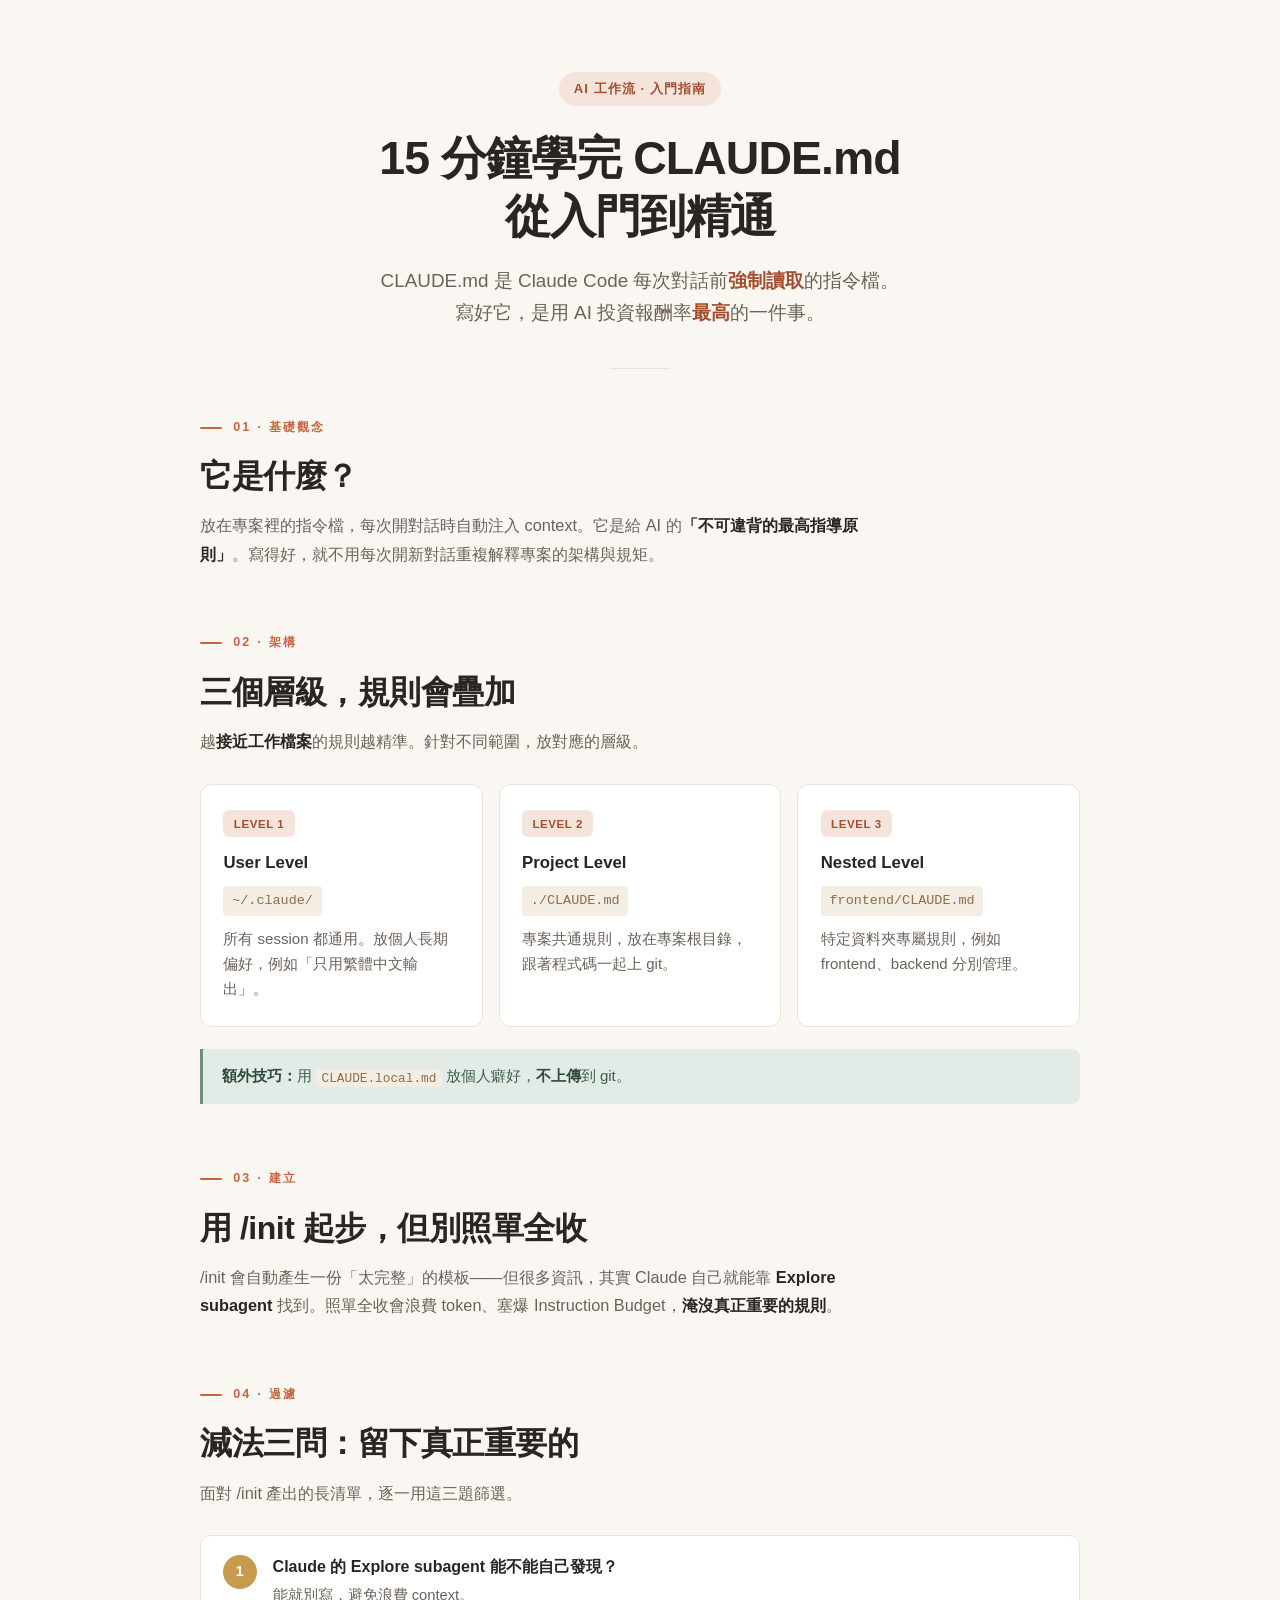
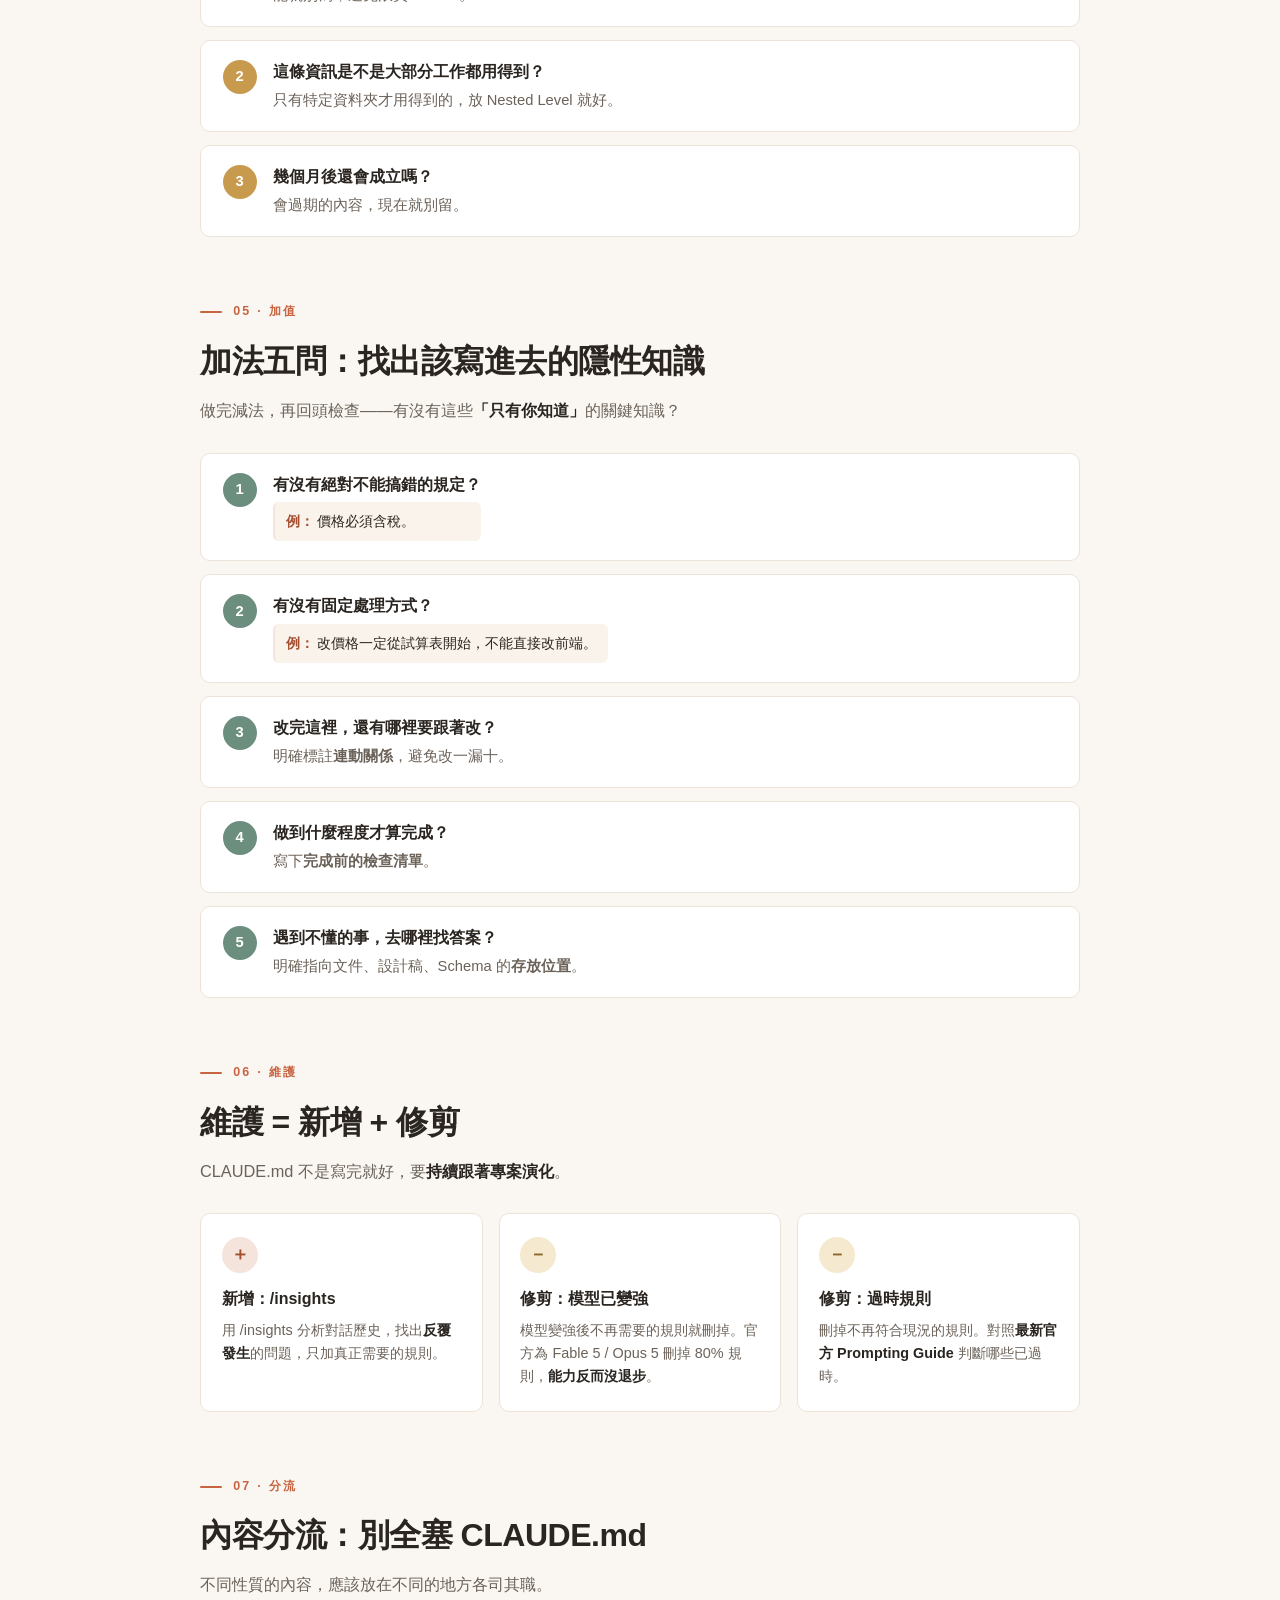
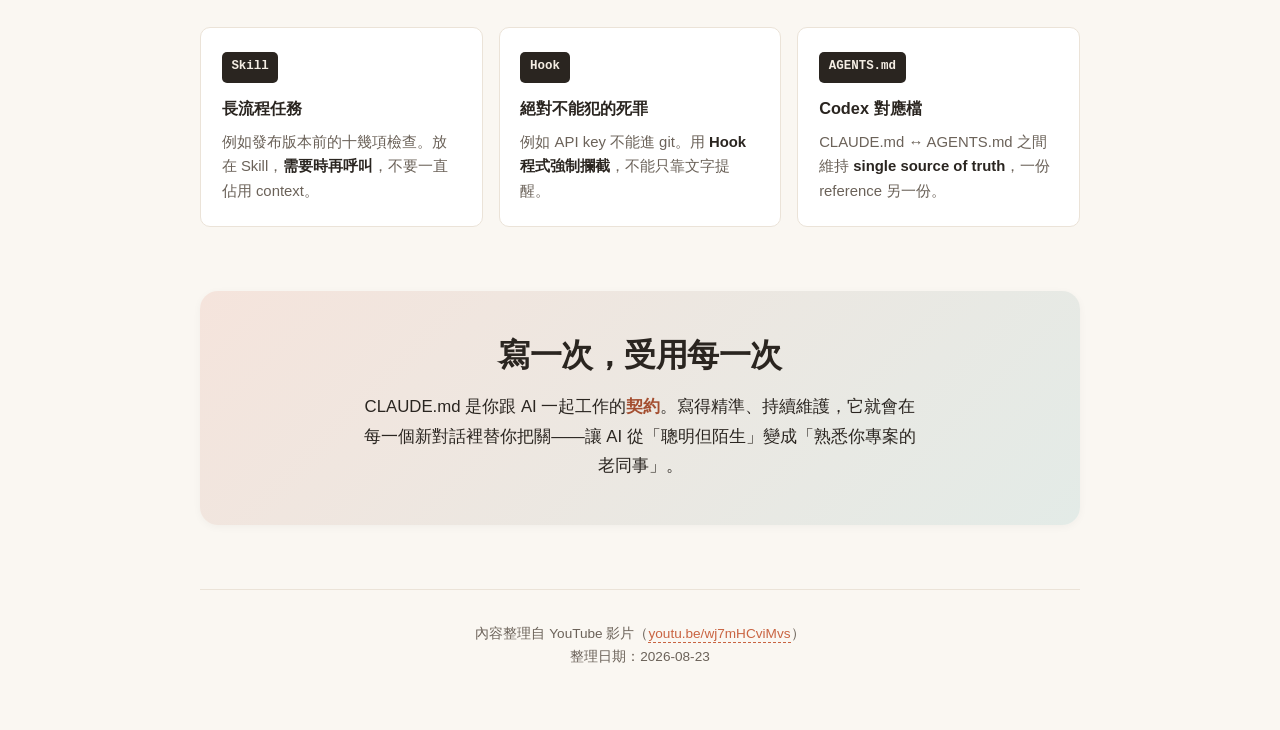
==== index.html @ f60b72f2 "feat: 影片 1 網頁（CLAUDE.md 教學） - M3 製作 + N550 審查（內容無誤、可及性有小改進空間） - 供親友預覽用" ====
<!DOCTYPE html>
<html lang="zh-Hant">
<head>
<meta charset="UTF-8">
<meta name="viewport" content="width=device-width, initial-scale=1.0">
<title>15 分鐘學完 CLAUDE.md：從入門到精通</title>
<style>
  *,*::before,*::after{margin:0;padding:0;box-sizing:border-box;}
  :root{
    --bg:#faf7f2;
    --bg-card:#ffffff;
    --text:#2a2520;
    --text-muted:#6b6259;
    --primary:#c96442;
    --primary-light:#f5e4dc;
    --primary-dark:#a44e30;
    --accent:#6b8e7f;
    --accent-light:#e3ebe7;
    --warning:#c89a4e;
    --warning-light:#f5ead0;
    --border:#ebe3d8;
    --code-bg:#f4ede3;
    --shadow-sm:0 2px 8px rgba(0,0,0,0.04);
    --shadow-md:0 6px 24px rgba(0,0,0,0.06);
  }
  html{scroll-behavior:smooth;}
  body{
    font-family:-apple-system,BlinkMacSystemFont,"Segoe UI","PingFang TC","Microsoft JhengHei","Helvetica Neue",sans-serif;
    background:var(--bg);
    color:var(--text);
    line-height:1.75;
    -webkit-font-smoothing:antialiased;
    -moz-osx-font-smoothing:grayscale;
  }
  code,.mono{
    font-family:"SF Mono",Menlo,Monaco,Consolas,"Courier New",monospace;
    font-size:0.85em;
    background:var(--code-bg);
    color:#8b6f47;
    padding:0.15em 0.4em;
    border-radius:4px;
  }
  .container{
    max-width:920px;
    margin:0 auto;
    padding:2rem 1.25rem 4rem;
  }

  /* HERO */
  .hero{
    text-align:center;
    padding:2.5rem 0 2.5rem;
    margin-bottom:3rem;
    position:relative;
  }
  .hero::after{
    content:"";
    position:absolute;
    bottom:0;left:50%;
    transform:translateX(-50%);
    width:60px;height:1px;
    background:var(--border);
  }
  .hero-tag{
    display:inline-block;
    padding:0.35rem 0.95rem;
    background:var(--primary-light);
    color:var(--primary-dark);
    border-radius:999px;
    font-size:0.82rem;
    font-weight:600;
    margin-bottom:1.4rem;
    letter-spacing:0.08em;
  }
  .hero h1{
    font-size:clamp(1.85rem,5.2vw,2.9rem);
    line-height:1.25;
    font-weight:800;
    margin-bottom:1.25rem;
    letter-spacing:-0.02em;
  }
  .hero .one-liner{
    font-size:clamp(1.02rem,2.4vw,1.18rem);
    color:var(--text-muted);
    max-width:660px;
    margin:0 auto;
    line-height:1.7;
  }
  .hero .one-liner strong{color:var(--primary-dark);font-weight:700;}

  /* SECTIONS */
  section{margin-bottom:4rem;}
  .section-label{
    display:flex;align-items:center;gap:0.7rem;
    margin-bottom:1.1rem;
    font-size:0.78rem;
    font-weight:700;
    color:var(--primary);
    letter-spacing:0.18em;
  }
  .section-label::before{
    content:"";width:22px;height:2px;background:var(--primary);border-radius:2px;
  }
  h2{
    font-size:clamp(1.45rem,4vw,2rem);
    font-weight:800;
    margin-bottom:0.85rem;
    line-height:1.3;
    letter-spacing:-0.015em;
  }
  .section-intro{
    color:var(--text-muted);
    font-size:1.02rem;
    margin-bottom:1.75rem;
    max-width:680px;
  }
  .section-intro strong{color:var(--text);font-weight:600;}

  /* 3 LEVEL CARDS */
  .level-grid{
    display:grid;
    grid-template-columns:repeat(auto-fit,minmax(240px,1fr));
    gap:1rem;
    margin-bottom:1.4rem;
  }
  .level-card{
    background:var(--bg-card);
    padding:1.5rem 1.4rem;
    border-radius:12px;
    border:1px solid var(--border);
    transition:transform 0.2s,box-shadow 0.2s;
  }
  .level-card:hover{
    transform:translateY(-3px);
    box-shadow:var(--shadow-md);
  }
  .level-num{
    display:inline-block;
    padding:0.22rem 0.65rem;
    background:var(--primary-light);
    color:var(--primary-dark);
    border-radius:6px;
    font-size:0.72rem;
    font-weight:700;
    letter-spacing:0.05em;
    margin-bottom:0.7rem;
  }
  .level-card h3{font-size:1.05rem;margin-bottom:0.45rem;font-weight:700;}
  .level-card .path{
    font-family:"SF Mono",Menlo,Monaco,Consolas,monospace;
    font-size:0.84rem;
    background:var(--code-bg);
    color:#8b6f47;
    padding:0.22rem 0.55rem;
    border-radius:4px;
    display:inline-block;
    margin-bottom:0.7rem;
  }
  .level-card p{font-size:0.94rem;color:var(--text-muted);line-height:1.65;}

  .stacking-note{
    background:var(--accent-light);
    border-left:3px solid var(--accent);
    padding:0.9rem 1.2rem;
    border-radius:0 8px 8px 0;
    font-size:0.94rem;
    color:#3d5f4b;
  }
  .stacking-note strong{color:#2d4a3a;}

  /* QA LIST */
  .qa-list{display:grid;gap:0.8rem;margin-top:1.4rem;}
  .qa-item{
    background:var(--bg-card);
    padding:1.2rem 1.35rem;
    border-radius:10px;
    border:1px solid var(--border);
    display:flex;gap:1rem;align-items:flex-start;
    transition:border-color 0.2s;
  }
  .qa-item:hover{border-color:var(--primary);}
  .qa-num{
    flex-shrink:0;
    width:34px;height:34px;
    border-radius:50%;
    display:flex;align-items:center;justify-content:center;
    font-weight:700;font-size:0.92rem;
    color:white;
  }
  .q-subtract .qa-num{background:var(--warning);}
  .q-add .qa-num{background:var(--accent);}
  .qa-content h4{font-size:1rem;font-weight:600;margin-bottom:0.32rem;line-height:1.45;}
  .qa-content p{font-size:0.92rem;color:var(--text-muted);line-height:1.6;}
  .qa-content .example{
    display:block;
    margin-top:0.4rem;
    font-size:0.88rem;
    color:var(--text);
    background:#faf3eb;
    padding:0.45rem 0.7rem;
    border-radius:6px;
    border-left:2px solid var(--primary-light);
  }
  .qa-content .example::before{
    content:"例：";
    color:var(--primary-dark);
    font-weight:700;
    margin-right:0.2em;
  }

  /* ROUTING */
  .routing-grid{
    display:grid;
    grid-template-columns:repeat(auto-fit,minmax(220px,1fr));
    gap:1rem;
    margin-top:1.4rem;
  }
  .routing-card{
    background:var(--bg-card);
    padding:1.4rem 1.3rem;
    border-radius:10px;
    border:1px solid var(--border);
    transition:transform 0.2s;
  }
  .routing-card:hover{transform:translateY(-3px);}
  .routing-tag{
    display:inline-block;
    font-family:"SF Mono",Menlo,Monaco,Consolas,monospace;
    font-size:0.78rem;
    padding:0.3rem 0.6rem;
    border-radius:5px;
    margin-bottom:0.7rem;
    background:#2a2520;color:#f4ede3;
    font-weight:600;
  }
  .routing-card h4{font-size:1.02rem;margin-bottom:0.45rem;font-weight:700;}
  .routing-card p{font-size:0.93rem;color:var(--text-muted);line-height:1.65;}
  .routing-card p strong{color:var(--text);font-weight:600;}

  /* CYCLE */
  .cycle{
    display:grid;
    grid-template-columns:repeat(auto-fit,minmax(190px,1fr));
    gap:1rem;
    margin-top:1.4rem;
  }
  .cycle-step{
    background:var(--bg-card);
    padding:1.4rem 1.3rem;
    border-radius:10px;
    border:1px solid var(--border);
    position:relative;
  }
  .cycle-symbol{
    display:inline-flex;
    align-items:center;justify-content:center;
    width:36px;height:36px;
    border-radius:50%;
    font-size:1.1rem;font-weight:800;
    margin-bottom:0.75rem;
  }
  .cycle-step.plus .cycle-symbol{background:var(--primary-light);color:var(--primary-dark);}
  .cycle-step.minus .cycle-symbol{background:var(--warning-light);color:#8a6428;}
  .cycle-step h4{font-size:1rem;font-weight:700;margin-bottom:0.4rem;}
  .cycle-step p{font-size:0.9rem;color:var(--text-muted);line-height:1.6;}
  .cycle-step p strong{color:var(--text);font-weight:600;}

  /* CLOSING */
  .closing{
    background:linear-gradient(135deg,#f5e4dc 0%,#e3ebe7 100%);
    padding:2.75rem 2.25rem;
    border-radius:18px;
    text-align:center;
    margin-top:1.5rem;
    box-shadow:var(--shadow-sm);
  }
  .closing h2{margin-bottom:1rem;}
  .closing p{
    color:var(--text);
    font-size:1.05rem;
    max-width:560px;
    margin:0 auto;
    line-height:1.75;
  }
  .closing p strong{color:var(--primary-dark);font-weight:700;}

  /* FOOTER */
  footer{
    margin-top:4rem;
    padding-top:2rem;
    border-top:1px solid var(--border);
    text-align:center;
    font-size:0.85rem;
    color:var(--text-muted);
    line-height:1.7;
  }
  footer a{
    color:var(--primary);
    text-decoration:none;
    border-bottom:1px dashed var(--primary);
    padding-bottom:1px;
    transition:border-bottom-style 0.2s;
  }
  footer a:hover{border-bottom-style:solid;}

  /* MOBILE */
  @media (max-width:600px){
    .container{padding:1.25rem 1rem 3rem;}
    .hero{padding:1.5rem 0 2rem;margin-bottom:2.5rem;}
    section{margin-bottom:3rem;}
    .qa-item{padding:1.05rem 1.15rem;gap:0.8rem;}
    .qa-num{width:30px;height:30px;font-size:0.85rem;}
    .closing{padding:2rem 1.4rem;border-radius:14px;}
    .level-card,.routing-card,.cycle-step{padding:1.25rem 1.2rem;}
  }

  /* PRINT FRIENDLY */
  @media print{
    body{background:white;color:black;}
    .level-card,.qa-item,.routing-card,.cycle-step,.closing{
      box-shadow:none;border:1px solid #ddd;
    }
  }
</style>
</head>
<body>
<div class="container">

  <header class="hero">
    <span class="hero-tag">AI 工作流 · 入門指南</span>
    <h1>15 分鐘學完 CLAUDE.md<br>從入門到精通</h1>
    <p class="one-liner">CLAUDE.md 是 Claude Code 每次對話前<strong>強制讀取</strong>的指令檔。<br>寫好它，是用 AI 投資報酬率<strong>最高</strong>的一件事。</p>
  </header>

  <!-- 01 基礎觀念 -->
  <section>
    <div class="section-label">01 · 基礎觀念</div>
    <h2>它是什麼？</h2>
    <p class="section-intro">放在專案裡的指令檔，每次開對話時自動注入 context。它是給 AI 的<strong>「不可違背的最高指導原則」</strong>。寫得好，就不用每次開新對話重複解釋專案的架構與規矩。</p>
  </section>

  <!-- 02 三個層級 -->
  <section>
    <div class="section-label">02 · 架構</div>
    <h2>三個層級，規則會疊加</h2>
    <p class="section-intro">越<strong>接近工作檔案</strong>的規則越精準。針對不同範圍，放對應的層級。</p>

    <div class="level-grid">
      <div class="level-card">
        <span class="level-num">LEVEL 1</span>
        <h3>User Level</h3>
        <span class="path">~/.claude/</span>
        <p>所有 session 都通用。放個人長期偏好，例如「只用繁體中文輸出」。</p>
      </div>
      <div class="level-card">
        <span class="level-num">LEVEL 2</span>
        <h3>Project Level</h3>
        <span class="path">./CLAUDE.md</span>
        <p>專案共通規則，放在專案根目錄，跟著程式碼一起上 git。</p>
      </div>
      <div class="level-card">
        <span class="level-num">LEVEL 3</span>
        <h3>Nested Level</h3>
        <span class="path">frontend/CLAUDE.md</span>
        <p>特定資料夾專屬規則，例如 frontend、backend 分別管理。</p>
      </div>
    </div>

    <div class="stacking-note">
      <strong>額外技巧：</strong>用 <code>CLAUDE.local.md</code> 放個人癖好，<strong>不上傳</strong>到 git。
    </div>
  </section>

  <!-- 03 /init -->
  <section>
    <div class="section-label">03 · 建立</div>
    <h2>用 /init 起步，但別照單全收</h2>
    <p class="section-intro">/init 會自動產生一份「太完整」的模板——但很多資訊，其實 Claude 自己就能靠 <strong>Explore subagent</strong> 找到。照單全收會浪費 token、塞爆 Instruction Budget，<strong>淹沒真正重要的規則</strong>。</p>
  </section>

  <!-- 04 減法三問 -->
  <section>
    <div class="section-label">04 · 過濾</div>
    <h2>減法三問：留下真正重要的</h2>
    <p class="section-intro">面對 /init 產出的長清單，逐一用這三題篩選。</p>

    <div class="qa-list">
      <div class="qa-item q-subtract">
        <div class="qa-num">1</div>
        <div class="qa-content">
          <h4>Claude 的 Explore subagent 能不能自己發現？</h4>
          <p>能就別寫，避免浪費 context。</p>
        </div>
      </div>
      <div class="qa-item q-subtract">
        <div class="qa-num">2</div>
        <div class="qa-content">
          <h4>這條資訊是不是大部分工作都用得到？</h4>
          <p>只有特定資料夾才用得到的，放 Nested Level 就好。</p>
        </div>
      </div>
      <div class="qa-item q-subtract">
        <div class="qa-num">3</div>
        <div class="qa-content">
          <h4>幾個月後還會成立嗎？</h4>
          <p>會過期的內容，現在就別留。</p>
        </div>
      </div>
    </div>
  </section>

  <!-- 05 加法五問 -->
  <section>
    <div class="section-label">05 · 加值</div>
    <h2>加法五問：找出該寫進去的隱性知識</h2>
    <p class="section-intro">做完減法，再回頭檢查——有沒有這些<strong>「只有你知道」</strong>的關鍵知識？</p>

    <div class="qa-list">
      <div class="qa-item q-add">
        <div class="qa-num">1</div>
        <div class="qa-content">
          <h4>有沒有絕對不能搞錯的規定？</h4>
          <span class="example">價格必須含稅。</span>
        </div>
      </div>
      <div class="qa-item q-add">
        <div class="qa-num">2</div>
        <div class="qa-content">
          <h4>有沒有固定處理方式？</h4>
          <span class="example">改價格一定從試算表開始，不能直接改前端。</span>
        </div>
      </div>
      <div class="qa-item q-add">
        <div class="qa-num">3</div>
        <div class="qa-content">
          <h4>改完這裡，還有哪裡要跟著改？</h4>
          <p>明確標註<strong>連動關係</strong>，避免改一漏十。</p>
        </div>
      </div>
      <div class="qa-item q-add">
        <div class="qa-num">4</div>
        <div class="qa-content">
          <h4>做到什麼程度才算完成？</h4>
          <p>寫下<strong>完成前的檢查清單</strong>。</p>
        </div>
      </div>
      <div class="qa-item q-add">
        <div class="qa-num">5</div>
        <div class="qa-content">
          <h4>遇到不懂的事，去哪裡找答案？</h4>
          <p>明確指向文件、設計稿、Schema 的<strong>存放位置</strong>。</p>
        </div>
      </div>
    </div>
  </section>

  <!-- 06 維護 -->
  <section>
    <div class="section-label">06 · 維護</div>
    <h2>維護 = 新增 + 修剪</h2>
    <p class="section-intro">CLAUDE.md 不是寫完就好，要<strong>持續跟著專案演化</strong>。</p>

    <div class="cycle">
      <div class="cycle-step plus">
        <span class="cycle-symbol">＋</span>
        <h4>新增：/insights</h4>
        <p>用 /insights 分析對話歷史，找出<strong>反覆發生</strong>的問題，只加真正需要的規則。</p>
      </div>
      <div class="cycle-step minus">
        <span class="cycle-symbol">－</span>
        <h4>修剪：模型已變強</h4>
        <p>模型變強後不再需要的規則就刪掉。官方為 Fable 5 / Opus 5 刪掉 80% 規則，<strong>能力反而沒退步</strong>。</p>
      </div>
      <div class="cycle-step minus">
        <span class="cycle-symbol">－</span>
        <h4>修剪：過時規則</h4>
        <p>刪掉不再符合現況的規則。對照<strong>最新官方 Prompting Guide</strong> 判斷哪些已過時。</p>
      </div>
    </div>
  </section>

  <!-- 07 內容分流 -->
  <section>
    <div class="section-label">07 · 分流</div>
    <h2>內容分流：別全塞 CLAUDE.md</h2>
    <p class="section-intro">不同性質的內容，應該放在不同的地方各司其職。</p>

    <div class="routing-grid">
      <div class="routing-card">
        <span class="routing-tag">Skill</span>
        <h4>長流程任務</h4>
        <p>例如發布版本前的十幾項檢查。放在 Skill，<strong>需要時再呼叫</strong>，不要一直佔用 context。</p>
      </div>
      <div class="routing-card">
        <span class="routing-tag">Hook</span>
        <h4>絕對不能犯的死罪</h4>
        <p>例如 API key 不能進 git。用 <strong>Hook 程式強制攔截</strong>，不能只靠文字提醒。</p>
      </div>
      <div class="routing-card">
        <span class="routing-tag">AGENTS.md</span>
        <h4>Codex 對應檔</h4>
        <p>CLAUDE.md ↔ AGENTS.md 之間維持 <strong>single source of truth</strong>，一份 reference 另一份。</p>
      </div>
    </div>
  </section>

  <!-- 收尾 -->
  <div class="closing">
    <h2>寫一次，受用每一次</h2>
    <p>CLAUDE.md 是你跟 AI 一起工作的<strong>契約</strong>。寫得精準、持續維護，它就會在每一個新對話裡替你把關——讓 AI 從「聰明但陌生」變成「熟悉你專案的老同事」。</p>
  </div>

  <footer>
    內容整理自 YouTube 影片（<a href="https://youtu.be/wj7mHCviMvs" target="_blank" rel="noopener">youtu.be/wj7mHCviMvs</a>）<br>
    整理日期：2026-08-23
  </footer>

</div>
</body>
</html>
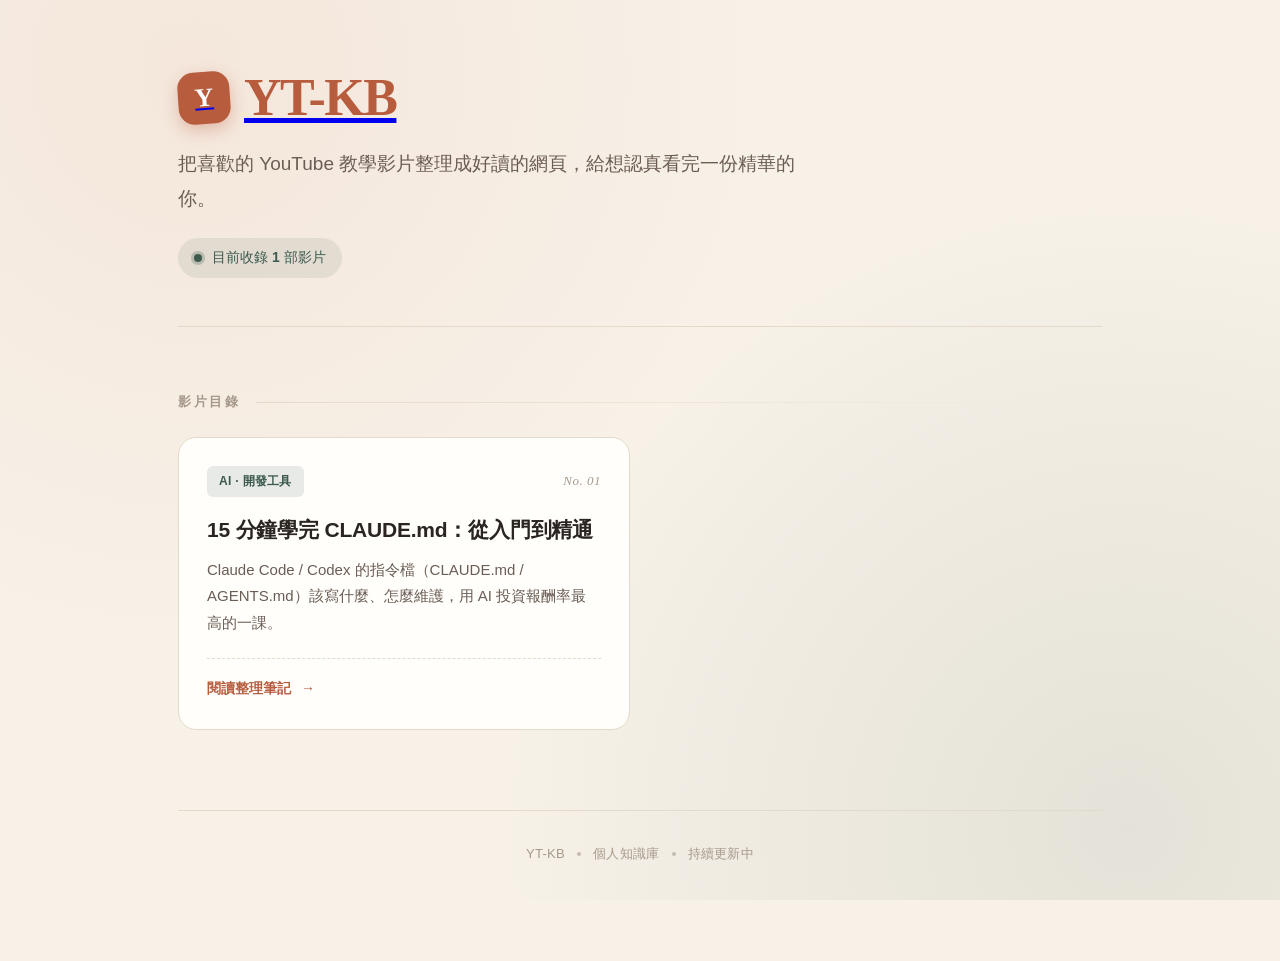
==== commit e859613d: "feat: 首頁（YT-KB 目錄）+ 影片頁移到 videos/ 子目錄 - index.html = M3 做的入口目錄（列出影片卡片，可擴展） - videos/claude-md.html =" ====
--- a/index.html
+++ b/index.html
@@ -3,518 +3,372 @@
 <head>
 <meta charset="UTF-8">
 <meta name="viewport" content="width=device-width, initial-scale=1.0">
-<title>15 分鐘學完 CLAUDE.md：從入門到精通</title>
+<meta name="description" content="YT-KB：把喜歡的 YouTube 教學影片整理成好讀的網頁，給想認真看完一份精華的你。">
+<title>YT-KB · YouTube 知識庫</title>
 <style>
-  *,*::before,*::after{margin:0;padding:0;box-sizing:border-box;}
-  :root{
-    --bg:#faf7f2;
-    --bg-card:#ffffff;
-    --text:#2a2520;
-    --text-muted:#6b6259;
-    --primary:#c96442;
-    --primary-light:#f5e4dc;
-    --primary-dark:#a44e30;
-    --accent:#6b8e7f;
-    --accent-light:#e3ebe7;
-    --warning:#c89a4e;
-    --warning-light:#f5ead0;
-    --border:#ebe3d8;
-    --code-bg:#f4ede3;
-    --shadow-sm:0 2px 8px rgba(0,0,0,0.04);
-    --shadow-md:0 6px 24px rgba(0,0,0,0.06);
-  }
-  html{scroll-behavior:smooth;}
-  body{
-    font-family:-apple-system,BlinkMacSystemFont,"Segoe UI","PingFang TC","Microsoft JhengHei","Helvetica Neue",sans-serif;
-    background:var(--bg);
-    color:var(--text);
-    line-height:1.75;
-    -webkit-font-smoothing:antialiased;
-    -moz-osx-font-smoothing:grayscale;
-  }
-  code,.mono{
-    font-family:"SF Mono",Menlo,Monaco,Consolas,"Courier New",monospace;
-    font-size:0.85em;
-    background:var(--code-bg);
-    color:#8b6f47;
-    padding:0.15em 0.4em;
-    border-radius:4px;
-  }
-  .container{
-    max-width:920px;
-    margin:0 auto;
-    padding:2rem 1.25rem 4rem;
-  }
-
-  /* HERO */
-  .hero{
-    text-align:center;
-    padding:2.5rem 0 2.5rem;
-    margin-bottom:3rem;
-    position:relative;
-  }
-  .hero::after{
-    content:"";
-    position:absolute;
-    bottom:0;left:50%;
-    transform:translateX(-50%);
-    width:60px;height:1px;
-    background:var(--border);
-  }
-  .hero-tag{
-    display:inline-block;
-    padding:0.35rem 0.95rem;
-    background:var(--primary-light);
-    color:var(--primary-dark);
-    border-radius:999px;
-    font-size:0.82rem;
-    font-weight:600;
-    margin-bottom:1.4rem;
-    letter-spacing:0.08em;
-  }
-  .hero h1{
-    font-size:clamp(1.85rem,5.2vw,2.9rem);
-    line-height:1.25;
-    font-weight:800;
-    margin-bottom:1.25rem;
-    letter-spacing:-0.02em;
-  }
-  .hero .one-liner{
-    font-size:clamp(1.02rem,2.4vw,1.18rem);
-    color:var(--text-muted);
-    max-width:660px;
-    margin:0 auto;
-    line-height:1.7;
-  }
-  .hero .one-liner strong{color:var(--primary-dark);font-weight:700;}
-
-  /* SECTIONS */
-  section{margin-bottom:4rem;}
-  .section-label{
-    display:flex;align-items:center;gap:0.7rem;
-    margin-bottom:1.1rem;
-    font-size:0.78rem;
-    font-weight:700;
-    color:var(--primary);
-    letter-spacing:0.18em;
-  }
-  .section-label::before{
-    content:"";width:22px;height:2px;background:var(--primary);border-radius:2px;
-  }
-  h2{
-    font-size:clamp(1.45rem,4vw,2rem);
-    font-weight:800;
-    margin-bottom:0.85rem;
-    line-height:1.3;
-    letter-spacing:-0.015em;
-  }
-  .section-intro{
-    color:var(--text-muted);
-    font-size:1.02rem;
-    margin-bottom:1.75rem;
-    max-width:680px;
-  }
-  .section-intro strong{color:var(--text);font-weight:600;}
-
-  /* 3 LEVEL CARDS */
-  .level-grid{
-    display:grid;
-    grid-template-columns:repeat(auto-fit,minmax(240px,1fr));
-    gap:1rem;
-    margin-bottom:1.4rem;
-  }
-  .level-card{
-    background:var(--bg-card);
-    padding:1.5rem 1.4rem;
-    border-radius:12px;
-    border:1px solid var(--border);
-    transition:transform 0.2s,box-shadow 0.2s;
-  }
-  .level-card:hover{
-    transform:translateY(-3px);
-    box-shadow:var(--shadow-md);
-  }
-  .level-num{
-    display:inline-block;
-    padding:0.22rem 0.65rem;
-    background:var(--primary-light);
-    color:var(--primary-dark);
-    border-radius:6px;
-    font-size:0.72rem;
-    font-weight:700;
-    letter-spacing:0.05em;
-    margin-bottom:0.7rem;
-  }
-  .level-card h3{font-size:1.05rem;margin-bottom:0.45rem;font-weight:700;}
-  .level-card .path{
-    font-family:"SF Mono",Menlo,Monaco,Consolas,monospace;
-    font-size:0.84rem;
-    background:var(--code-bg);
-    color:#8b6f47;
-    padding:0.22rem 0.55rem;
-    border-radius:4px;
-    display:inline-block;
-    margin-bottom:0.7rem;
-  }
-  .level-card p{font-size:0.94rem;color:var(--text-muted);line-height:1.65;}
-
-  .stacking-note{
-    background:var(--accent-light);
-    border-left:3px solid var(--accent);
-    padding:0.9rem 1.2rem;
-    border-radius:0 8px 8px 0;
-    font-size:0.94rem;
-    color:#3d5f4b;
-  }
-  .stacking-note strong{color:#2d4a3a;}
-
-  /* QA LIST */
-  .qa-list{display:grid;gap:0.8rem;margin-top:1.4rem;}
-  .qa-item{
-    background:var(--bg-card);
-    padding:1.2rem 1.35rem;
-    border-radius:10px;
-    border:1px solid var(--border);
-    display:flex;gap:1rem;align-items:flex-start;
-    transition:border-color 0.2s;
-  }
-  .qa-item:hover{border-color:var(--primary);}
-  .qa-num{
-    flex-shrink:0;
-    width:34px;height:34px;
-    border-radius:50%;
-    display:flex;align-items:center;justify-content:center;
-    font-weight:700;font-size:0.92rem;
-    color:white;
-  }
-  .q-subtract .qa-num{background:var(--warning);}
-  .q-add .qa-num{background:var(--accent);}
-  .qa-content h4{font-size:1rem;font-weight:600;margin-bottom:0.32rem;line-height:1.45;}
-  .qa-content p{font-size:0.92rem;color:var(--text-muted);line-height:1.6;}
-  .qa-content .example{
-    display:block;
-    margin-top:0.4rem;
-    font-size:0.88rem;
-    color:var(--text);
-    background:#faf3eb;
-    padding:0.45rem 0.7rem;
-    border-radius:6px;
-    border-left:2px solid var(--primary-light);
-  }
-  .qa-content .example::before{
-    content:"例：";
-    color:var(--primary-dark);
-    font-weight:700;
-    margin-right:0.2em;
-  }
-
-  /* ROUTING */
-  .routing-grid{
-    display:grid;
-    grid-template-columns:repeat(auto-fit,minmax(220px,1fr));
-    gap:1rem;
-    margin-top:1.4rem;
-  }
-  .routing-card{
-    background:var(--bg-card);
-    padding:1.4rem 1.3rem;
-    border-radius:10px;
-    border:1px solid var(--border);
-    transition:transform 0.2s;
-  }
-  .routing-card:hover{transform:translateY(-3px);}
-  .routing-tag{
-    display:inline-block;
-    font-family:"SF Mono",Menlo,Monaco,Consolas,monospace;
-    font-size:0.78rem;
-    padding:0.3rem 0.6rem;
-    border-radius:5px;
-    margin-bottom:0.7rem;
-    background:#2a2520;color:#f4ede3;
-    font-weight:600;
-  }
-  .routing-card h4{font-size:1.02rem;margin-bottom:0.45rem;font-weight:700;}
-  .routing-card p{font-size:0.93rem;color:var(--text-muted);line-height:1.65;}
-  .routing-card p strong{color:var(--text);font-weight:600;}
-
-  /* CYCLE */
-  .cycle{
-    display:grid;
-    grid-template-columns:repeat(auto-fit,minmax(190px,1fr));
-    gap:1rem;
-    margin-top:1.4rem;
-  }
-  .cycle-step{
-    background:var(--bg-card);
-    padding:1.4rem 1.3rem;
-    border-radius:10px;
-    border:1px solid var(--border);
-    position:relative;
-  }
-  .cycle-symbol{
-    display:inline-flex;
-    align-items:center;justify-content:center;
-    width:36px;height:36px;
-    border-radius:50%;
-    font-size:1.1rem;font-weight:800;
-    margin-bottom:0.75rem;
-  }
-  .cycle-step.plus .cycle-symbol{background:var(--primary-light);color:var(--primary-dark);}
-  .cycle-step.minus .cycle-symbol{background:var(--warning-light);color:#8a6428;}
-  .cycle-step h4{font-size:1rem;font-weight:700;margin-bottom:0.4rem;}
-  .cycle-step p{font-size:0.9rem;color:var(--text-muted);line-height:1.6;}
-  .cycle-step p strong{color:var(--text);font-weight:600;}
-
-  /* CLOSING */
-  .closing{
-    background:linear-gradient(135deg,#f5e4dc 0%,#e3ebe7 100%);
-    padding:2.75rem 2.25rem;
-    border-radius:18px;
-    text-align:center;
-    margin-top:1.5rem;
-    box-shadow:var(--shadow-sm);
-  }
-  .closing h2{margin-bottom:1rem;}
-  .closing p{
-    color:var(--text);
-    font-size:1.05rem;
-    max-width:560px;
-    margin:0 auto;
-    line-height:1.75;
-  }
-  .closing p strong{color:var(--primary-dark);font-weight:700;}
-
-  /* FOOTER */
-  footer{
-    margin-top:4rem;
-    padding-top:2rem;
-    border-top:1px solid var(--border);
-    text-align:center;
-    font-size:0.85rem;
-    color:var(--text-muted);
-    line-height:1.7;
-  }
-  footer a{
-    color:var(--primary);
-    text-decoration:none;
-    border-bottom:1px dashed var(--primary);
-    padding-bottom:1px;
-    transition:border-bottom-style 0.2s;
-  }
-  footer a:hover{border-bottom-style:solid;}
-
-  /* MOBILE */
-  @media (max-width:600px){
-    .container{padding:1.25rem 1rem 3rem;}
-    .hero{padding:1.5rem 0 2rem;margin-bottom:2.5rem;}
-    section{margin-bottom:3rem;}
-    .qa-item{padding:1.05rem 1.15rem;gap:0.8rem;}
-    .qa-num{width:30px;height:30px;font-size:0.85rem;}
-    .closing{padding:2rem 1.4rem;border-radius:14px;}
-    .level-card,.routing-card,.cycle-step{padding:1.25rem 1.2rem;}
-  }
-
-  /* PRINT FRIENDLY */
-  @media print{
-    body{background:white;color:black;}
-    .level-card,.qa-item,.routing-card,.cycle-step,.closing{
-      box-shadow:none;border:1px solid #ddd;
-    }
+  :root {
+    --bg: #F7F1E8;
+    --bg-card: #FFFEFB;
+    --primary: #B85C3E;
+    --primary-soft: #E8B7A2;
+    --primary-dark: #8E4530;
+    --accent: #3D5A4E;
+    --text: #2A2520;
+    --text-soft: #6B5D54;
+    --text-muted: #A6998B;
+    --border: #E5DACA;
+    --border-strong: #D4C5B0;
+    --shadow-sm: rgba(60, 40, 30, 0.06);
+    --shadow-md: rgba(60, 40, 30, 0.12);
+  }
+
+  * { box-sizing: border-box; margin: 0; padding: 0; }
+
+  html {
+    -webkit-font-smoothing: antialiased;
+    -moz-osx-font-smoothing: grayscale;
+    text-rendering: optimizeLegibility;
+  }
+
+  body {
+    font-family: -apple-system, BlinkMacSystemFont, "Segoe UI",
+                 "PingFang TC", "Microsoft JhengHei", "Noto Sans TC", sans-serif;
+    background: var(--bg);
+    background-image:
+      radial-gradient(circle at 15% 8%, rgba(232, 183, 162, 0.18), transparent 42%),
+      radial-gradient(circle at 88% 92%, rgba(61, 90, 78, 0.10), transparent 45%);
+    background-attachment: fixed;
+    color: var(--text);
+    line-height: 1.7;
+    min-height: 100vh;
+  }
+
+  .container {
+    max-width: 980px;
+    margin: 0 auto;
+    padding: 72px 28px 96px;
+  }
+
+  /* ============ Hero ============ */
+  .hero {
+    margin-bottom: 64px;
+    padding-bottom: 48px;
+    border-bottom: 1px solid var(--border);
+  }
+
+  .brand {
+    display: inline-flex;
+    align-items: center;
+    gap: 14px;
+    margin-bottom: 22px;
+  }
+
+  .brand-mark {
+    width: 52px;
+    height: 52px;
+    background: var(--primary);
+    border-radius: 16px;
+    display: inline-flex;
+    align-items: center;
+    justify-content: center;
+    color: #fff;
+    font-family: Georgia, "Times New Roman", serif;
+    font-size: 26px;
+    font-weight: 700;
+    transform: rotate(-4deg);
+    box-shadow: 0 6px 16px rgba(184, 92, 62, 0.32);
+    transition: transform .3s ease;
+  }
+  .brand:hover .brand-mark { transform: rotate(-2deg) scale(1.05); }
+
+  .brand-title {
+    font-family: Georgia, "Times New Roman", serif;
+    font-size: 52px;
+    font-weight: 700;
+    color: var(--primary);
+    letter-spacing: -1.5px;
+    line-height: 1;
+  }
+
+  .tagline {
+    font-size: 19px;
+    color: var(--text-soft);
+    max-width: 620px;
+    margin-bottom: 22px;
+    line-height: 1.85;
+  }
+
+  .stats {
+    display: inline-flex;
+    align-items: center;
+    gap: 10px;
+    font-size: 14px;
+    color: var(--accent);
+    background: rgba(61, 90, 78, 0.10);
+    padding: 8px 16px;
+    border-radius: 24px;
+    font-weight: 500;
+  }
+  .stats-dot {
+    width: 8px;
+    height: 8px;
+    background: var(--accent);
+    border-radius: 50%;
+    box-shadow: 0 0 0 3px rgba(61, 90, 78, 0.25);
+  }
+
+  /* ============ Section ============ */
+  .section-title {
+    font-size: 13px;
+    font-weight: 600;
+    color: var(--text-muted);
+    text-transform: uppercase;
+    letter-spacing: 2.5px;
+    margin-bottom: 24px;
+    display: flex;
+    align-items: center;
+    gap: 16px;
+  }
+  .section-title::after {
+    content: "";
+    flex: 1;
+    height: 1px;
+    background: linear-gradient(to right, var(--border), transparent);
+  }
+
+  /* ============ Grid ============ */
+  .grid {
+    display: grid;
+    grid-template-columns: repeat(auto-fill, minmax(360px, 1fr));
+    gap: 20px;
+  }
+
+  /* ============ Card ============ */
+  .card {
+    display: flex;
+    flex-direction: column;
+    background: var(--bg-card);
+    border: 1px solid var(--border);
+    border-radius: 18px;
+    padding: 28px;
+    text-decoration: none;
+    color: inherit;
+    position: relative;
+    transition:
+      transform .28s cubic-bezier(.2, .7, .2, 1),
+      box-shadow .28s ease,
+      border-color .28s ease,
+      background .28s ease;
+  }
+  .card::before {
+    content: "";
+    position: absolute;
+    top: 0; left: 0; right: 0;
+    height: 3px;
+    background: var(--primary);
+    transform: scaleX(0);
+    transform-origin: left;
+    transition: transform .35s cubic-bezier(.2, .7, .2, 1);
+    border-radius: 18px 18px 0 0;
+  }
+  .card:hover {
+    transform: translateY(-4px);
+    box-shadow: 0 18px 44px var(--shadow-md);
+    border-color: var(--primary-soft);
+    background: #fff;
+  }
+  .card:hover::before { transform: scaleX(1); }
+  .card:focus-visible {
+    outline: 3px solid var(--primary);
+    outline-offset: 3px;
+  }
+
+  .card-top {
+    display: flex;
+    justify-content: space-between;
+    align-items: center;
+    margin-bottom: 18px;
+    gap: 12px;
+  }
+
+  .card-badge {
+    font-size: 12px;
+    font-weight: 600;
+    color: var(--accent);
+    background: rgba(61, 90, 78, 0.12);
+    padding: 5px 12px;
+    border-radius: 6px;
+    letter-spacing: 0.3px;
+  }
+
+  .card-index {
+    font-family: Georgia, "Times New Roman", serif;
+    font-size: 13px;
+    font-style: italic;
+    color: var(--text-muted);
+    letter-spacing: 0.5px;
+  }
+
+  .card-title {
+    font-size: 21px;
+    font-weight: 700;
+    color: var(--text);
+    line-height: 1.45;
+    margin-bottom: 12px;
+    letter-spacing: -0.2px;
+  }
+
+  .card-desc {
+    font-size: 15px;
+    color: var(--text-soft);
+    line-height: 1.75;
+    flex: 1;
+    margin-bottom: 22px;
+  }
+
+  .card-cta {
+    display: inline-flex;
+    align-items: center;
+    gap: 10px;
+    font-size: 14px;
+    font-weight: 600;
+    color: var(--primary);
+    padding-top: 18px;
+    border-top: 1px dashed var(--border);
+  }
+  .card-cta-arrow {
+    display: inline-block;
+    transition: transform .28s cubic-bezier(.2, .7, .2, 1);
+  }
+  .card:hover .card-cta-arrow { transform: translateX(6px); }
+
+  /* ============ Footer ============ */
+  .footer {
+    margin-top: 80px;
+    padding-top: 32px;
+    border-top: 1px solid var(--border);
+    text-align: center;
+    font-size: 13px;
+    color: var(--text-muted);
+    letter-spacing: 0.3px;
+  }
+  .footer-line {
+    display: inline-flex;
+    align-items: center;
+    gap: 12px;
+  }
+  .footer-dot {
+    width: 4px;
+    height: 4px;
+    background: var(--text-muted);
+    border-radius: 50%;
+    opacity: 0.6;
+  }
+
+  /* ============ Mobile ============ */
+  @media (max-width: 640px) {
+    .container {
+      padding: 48px 20px 64px;
+    }
+    .hero {
+      margin-bottom: 44px;
+      padding-bottom: 32px;
+    }
+    .brand-title {
+      font-size: 38px;
+      letter-spacing: -0.8px;
+    }
+    .brand-mark {
+      width: 42px;
+      height: 42px;
+      font-size: 22px;
+    }
+    .tagline {
+      font-size: 17px;
+    }
+    .grid {
+      grid-template-columns: 1fr;
+      gap: 16px;
+    }
+    .card {
+      padding: 24px;
+    }
+    .card-title {
+      font-size: 19px;
+    }
+    .card-desc {
+      font-size: 14.5px;
+    }
+  }
+
+  @media (prefers-reduced-motion: reduce) {
+    * { transition: none !important; }
+    .card:hover, .brand-mark { transform: none !important; }
   }
 </style>
 </head>
 <body>
-<div class="container">
-
-  <header class="hero">
-    <span class="hero-tag">AI 工作流 · 入門指南</span>
-    <h1>15 分鐘學完 CLAUDE.md<br>從入門到精通</h1>
-    <p class="one-liner">CLAUDE.md 是 Claude Code 每次對話前<strong>強制讀取</strong>的指令檔。<br>寫好它，是用 AI 投資報酬率<strong>最高</strong>的一件事。</p>
-  </header>
-
-  <!-- 01 基礎觀念 -->
-  <section>
-    <div class="section-label">01 · 基礎觀念</div>
-    <h2>它是什麼？</h2>
-    <p class="section-intro">放在專案裡的指令檔，每次開對話時自動注入 context。它是給 AI 的<strong>「不可違背的最高指導原則」</strong>。寫得好，就不用每次開新對話重複解釋專案的架構與規矩。</p>
-  </section>
-
-  <!-- 02 三個層級 -->
-  <section>
-    <div class="section-label">02 · 架構</div>
-    <h2>三個層級，規則會疊加</h2>
-    <p class="section-intro">越<strong>接近工作檔案</strong>的規則越精準。針對不同範圍，放對應的層級。</p>
-
-    <div class="level-grid">
-      <div class="level-card">
-        <span class="level-num">LEVEL 1</span>
-        <h3>User Level</h3>
-        <span class="path">~/.claude/</span>
-        <p>所有 session 都通用。放個人長期偏好，例如「只用繁體中文輸出」。</p>
+  <div class="container">
+
+    <header class="hero">
+      <a href="./" class="brand" aria-label="YT-KB 首頁">
+        <span class="brand-mark" aria-hidden="true">Y</span>
+        <span class="brand-title">YT-KB</span>
+      </a>
+      <p class="tagline">把喜歡的 YouTube 教學影片整理成好讀的網頁，給想認真看完一份精華的你。</p>
+      <div class="stats" role="status" aria-live="polite">
+        <span class="stats-dot" aria-hidden="true"></span>
+        <span>目前收錄 <strong>1</strong> 部影片</span>
       </div>
-      <div class="level-card">
-        <span class="level-num">LEVEL 2</span>
-        <h3>Project Level</h3>
-        <span class="path">./CLAUDE.md</span>
-        <p>專案共通規則，放在專案根目錄，跟著程式碼一起上 git。</p>
+    </header>
+
+    <main>
+      <h2 class="section-title">影片目錄</h2>
+      <div class="grid">
+
+        <!-- ===== 卡片 1 ===== -->
+        <a class="card" href="videos/claude-md.html" aria-label="閱讀：15 分鐘學完 CLAUDE.md：從入門到精通">
+          <div class="card-top">
+            <span class="card-badge">AI · 開發工具</span>
+            <span class="card-index">No. 01</span>
+          </div>
+          <h3 class="card-title">15 分鐘學完 CLAUDE.md：從入門到精通</h3>
+          <p class="card-desc">Claude Code / Codex 的指令檔（CLAUDE.md / AGENTS.md）該寫什麼、怎麼維護，用 AI 投資報酬率最高的一課。</p>
+          <div class="card-cta">
+            <span>閱讀整理筆記</span>
+            <span class="card-cta-arrow" aria-hidden="true">→</span>
+          </div>
+        </a>
+
+        <!--
+          ===== 新增卡片：複製下方這段，整個貼到 .grid 裡面，並修改內容即可 =====
+        <a class="card" href="videos/你的檔名.html" aria-label="閱讀：你的標題">
+          <div class="card-top">
+            <span class="card-badge">分類標籤</span>
+            <span class="card-index">No. 02</span>
+          </div>
+          <h3 class="card-title">你的影片標題</h3>
+          <p class="card-desc">一句話簡介，告訴親友這部影片在講什麼、他為什麼要看這份整理。</p>
+          <div class="card-cta">
+            <span>閱讀整理筆記</span>
+            <span class="card-cta-arrow" aria-hidden="true">→</span>
+          </div>
+        </a>
+        -->
+
       </div>
-      <div class="level-card">
-        <span class="level-num">LEVEL 3</span>
-        <h3>Nested Level</h3>
-        <span class="path">frontend/CLAUDE.md</span>
-        <p>特定資料夾專屬規則，例如 frontend、backend 分別管理。</p>
-      </div>
-    </div>
-
-    <div class="stacking-note">
-      <strong>額外技巧：</strong>用 <code>CLAUDE.local.md</code> 放個人癖好，<strong>不上傳</strong>到 git。
-    </div>
-  </section>
-
-  <!-- 03 /init -->
-  <section>
-    <div class="section-label">03 · 建立</div>
-    <h2>用 /init 起步，但別照單全收</h2>
-    <p class="section-intro">/init 會自動產生一份「太完整」的模板——但很多資訊，其實 Claude 自己就能靠 <strong>Explore subagent</strong> 找到。照單全收會浪費 token、塞爆 Instruction Budget，<strong>淹沒真正重要的規則</strong>。</p>
-  </section>
-
-  <!-- 04 減法三問 -->
-  <section>
-    <div class="section-label">04 · 過濾</div>
-    <h2>減法三問：留下真正重要的</h2>
-    <p class="section-intro">面對 /init 產出的長清單，逐一用這三題篩選。</p>
-
-    <div class="qa-list">
-      <div class="qa-item q-subtract">
-        <div class="qa-num">1</div>
-        <div class="qa-content">
-          <h4>Claude 的 Explore subagent 能不能自己發現？</h4>
-          <p>能就別寫，避免浪費 context。</p>
-        </div>
-      </div>
-      <div class="qa-item q-subtract">
-        <div class="qa-num">2</div>
-        <div class="qa-content">
-          <h4>這條資訊是不是大部分工作都用得到？</h4>
-          <p>只有特定資料夾才用得到的，放 Nested Level 就好。</p>
-        </div>
-      </div>
-      <div class="qa-item q-subtract">
-        <div class="qa-num">3</div>
-        <div class="qa-content">
-          <h4>幾個月後還會成立嗎？</h4>
-          <p>會過期的內容，現在就別留。</p>
-        </div>
-      </div>
-    </div>
-  </section>
-
-  <!-- 05 加法五問 -->
-  <section>
-    <div class="section-label">05 · 加值</div>
-    <h2>加法五問：找出該寫進去的隱性知識</h2>
-    <p class="section-intro">做完減法，再回頭檢查——有沒有這些<strong>「只有你知道」</strong>的關鍵知識？</p>
-
-    <div class="qa-list">
-      <div class="qa-item q-add">
-        <div class="qa-num">1</div>
-        <div class="qa-content">
-          <h4>有沒有絕對不能搞錯的規定？</h4>
-          <span class="example">價格必須含稅。</span>
-        </div>
-      </div>
-      <div class="qa-item q-add">
-        <div class="qa-num">2</div>
-        <div class="qa-content">
-          <h4>有沒有固定處理方式？</h4>
-          <span class="example">改價格一定從試算表開始，不能直接改前端。</span>
-        </div>
-      </div>
-      <div class="qa-item q-add">
-        <div class="qa-num">3</div>
-        <div class="qa-content">
-          <h4>改完這裡，還有哪裡要跟著改？</h4>
-          <p>明確標註<strong>連動關係</strong>，避免改一漏十。</p>
-        </div>
-      </div>
-      <div class="qa-item q-add">
-        <div class="qa-num">4</div>
-        <div class="qa-content">
-          <h4>做到什麼程度才算完成？</h4>
-          <p>寫下<strong>完成前的檢查清單</strong>。</p>
-        </div>
-      </div>
-      <div class="qa-item q-add">
-        <div class="qa-num">5</div>
-        <div class="qa-content">
-          <h4>遇到不懂的事，去哪裡找答案？</h4>
-          <p>明確指向文件、設計稿、Schema 的<strong>存放位置</strong>。</p>
-        </div>
-      </div>
-    </div>
-  </section>
-
-  <!-- 06 維護 -->
-  <section>
-    <div class="section-label">06 · 維護</div>
-    <h2>維護 = 新增 + 修剪</h2>
-    <p class="section-intro">CLAUDE.md 不是寫完就好，要<strong>持續跟著專案演化</strong>。</p>
-
-    <div class="cycle">
-      <div class="cycle-step plus">
-        <span class="cycle-symbol">＋</span>
-        <h4>新增：/insights</h4>
-        <p>用 /insights 分析對話歷史，找出<strong>反覆發生</strong>的問題，只加真正需要的規則。</p>
-      </div>
-      <div class="cycle-step minus">
-        <span class="cycle-symbol">－</span>
-        <h4>修剪：模型已變強</h4>
-        <p>模型變強後不再需要的規則就刪掉。官方為 Fable 5 / Opus 5 刪掉 80% 規則，<strong>能力反而沒退步</strong>。</p>
-      </div>
-      <div class="cycle-step minus">
-        <span class="cycle-symbol">－</span>
-        <h4>修剪：過時規則</h4>
-        <p>刪掉不再符合現況的規則。對照<strong>最新官方 Prompting Guide</strong> 判斷哪些已過時。</p>
-      </div>
-    </div>
-  </section>
-
-  <!-- 07 內容分流 -->
-  <section>
-    <div class="section-label">07 · 分流</div>
-    <h2>內容分流：別全塞 CLAUDE.md</h2>
-    <p class="section-intro">不同性質的內容，應該放在不同的地方各司其職。</p>
-
-    <div class="routing-grid">
-      <div class="routing-card">
-        <span class="routing-tag">Skill</span>
-        <h4>長流程任務</h4>
-        <p>例如發布版本前的十幾項檢查。放在 Skill，<strong>需要時再呼叫</strong>，不要一直佔用 context。</p>
-      </div>
-      <div class="routing-card">
-        <span class="routing-tag">Hook</span>
-        <h4>絕對不能犯的死罪</h4>
-        <p>例如 API key 不能進 git。用 <strong>Hook 程式強制攔截</strong>，不能只靠文字提醒。</p>
-      </div>
-      <div class="routing-card">
-        <span class="routing-tag">AGENTS.md</span>
-        <h4>Codex 對應檔</h4>
-        <p>CLAUDE.md ↔ AGENTS.md 之間維持 <strong>single source of truth</strong>，一份 reference 另一份。</p>
-      </div>
-    </div>
-  </section>
-
-  <!-- 收尾 -->
-  <div class="closing">
-    <h2>寫一次，受用每一次</h2>
-    <p>CLAUDE.md 是你跟 AI 一起工作的<strong>契約</strong>。寫得精準、持續維護，它就會在每一個新對話裡替你把關——讓 AI 從「聰明但陌生」變成「熟悉你專案的老同事」。</p>
+    </main>
+
+    <footer class="footer">
+      <span class="footer-line">
+        YT-KB
+        <span class="footer-dot" aria-hidden="true"></span>
+        個人知識庫
+        <span class="footer-dot" aria-hidden="true"></span>
+        持續更新中
+      </span>
+    </footer>
+
   </div>
-
-  <footer>
-    內容整理自 YouTube 影片（<a href="https://youtu.be/wj7mHCviMvs" target="_blank" rel="noopener">youtu.be/wj7mHCviMvs</a>）<br>
-    整理日期：2026-08-23
-  </footer>
-
-</div>
 </body>
 </html>
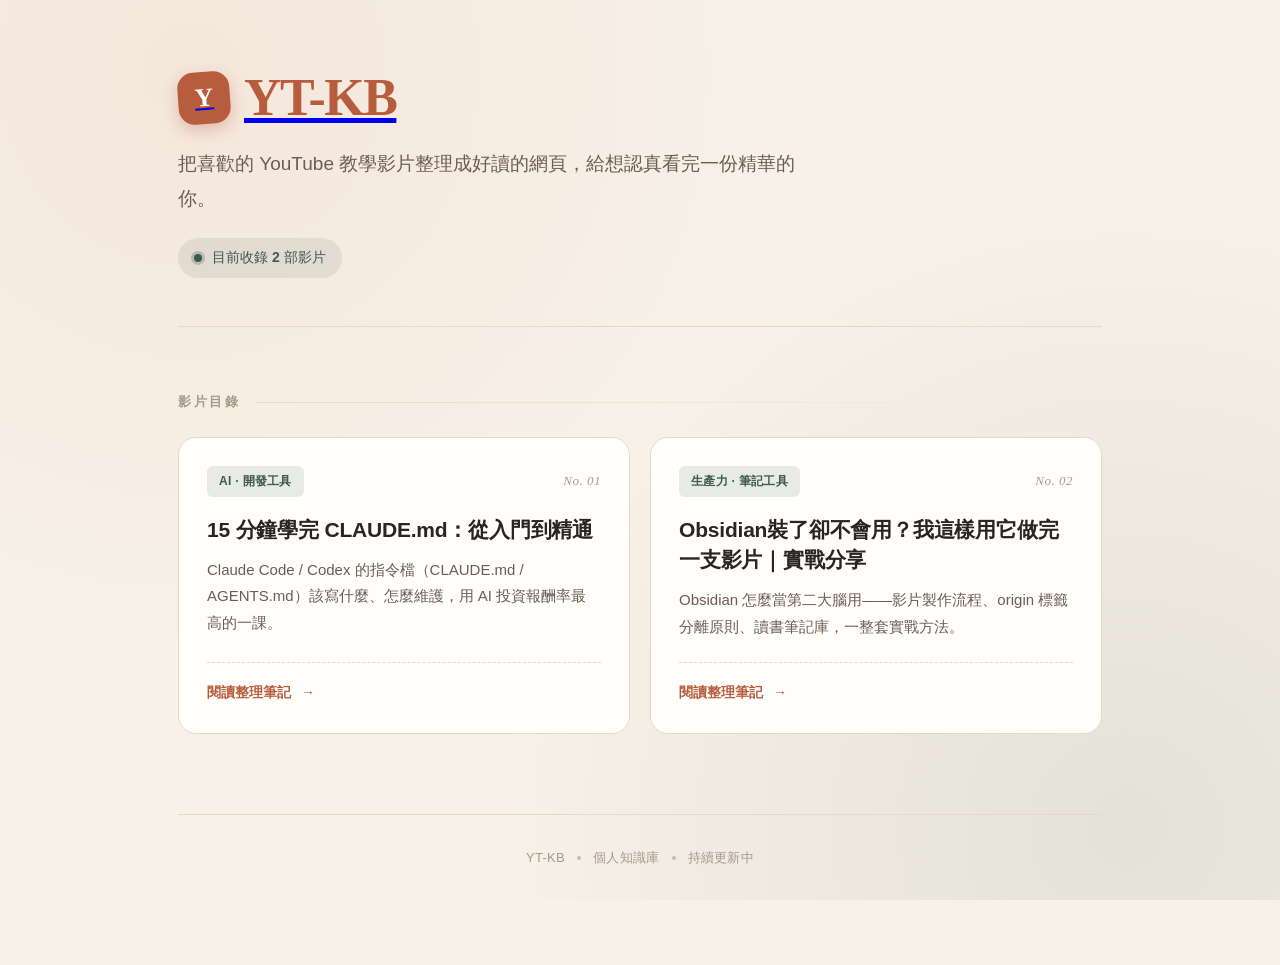
==== commit e12af673: "feat: 影片 2（Obsidian 實戰分享）上線 - videos/LCIPEQb1V0Q.html = 影片 2 內容頁（M3 製作 + N550 審查） - 首頁加卡片 2、收錄數 1→2" ====
--- a/index.html
+++ b/index.html
@@ -318,7 +318,7 @@
       <p class="tagline">把喜歡的 YouTube 教學影片整理成好讀的網頁，給想認真看完一份精華的你。</p>
       <div class="stats" role="status" aria-live="polite">
         <span class="stats-dot" aria-hidden="true"></span>
-        <span>目前收錄 <strong>1</strong> 部影片</span>
+        <span>目前收錄 <strong>2</strong> 部影片</span>
       </div>
     </header>
 
@@ -340,12 +340,26 @@
           </div>
         </a>
 
+        <!-- ===== 卡片 2 ===== -->
+        <a class="card" href="videos/LCIPEQb1V0Q.html" aria-label="閱讀：Obsidian裝了卻不會用？我這樣用它做完一支影片｜實戰分享">
+          <div class="card-top">
+            <span class="card-badge">生產力 · 筆記工具</span>
+            <span class="card-index">No. 02</span>
+          </div>
+          <h3 class="card-title">Obsidian裝了卻不會用？我這樣用它做完一支影片｜實戰分享</h3>
+          <p class="card-desc">Obsidian 怎麼當第二大腦用——影片製作流程、origin 標籤分離原則、讀書筆記庫，一整套實戰方法。</p>
+          <div class="card-cta">
+            <span>閱讀整理筆記</span>
+            <span class="card-cta-arrow" aria-hidden="true">→</span>
+          </div>
+        </a>
+
         <!--
           ===== 新增卡片：複製下方這段，整個貼到 .grid 裡面，並修改內容即可 =====
         <a class="card" href="videos/你的檔名.html" aria-label="閱讀：你的標題">
           <div class="card-top">
             <span class="card-badge">分類標籤</span>
-            <span class="card-index">No. 02</span>
+            <span class="card-index">No. 03</span>
           </div>
           <h3 class="card-title">你的影片標題</h3>
           <p class="card-desc">一句話簡介，告訴親友這部影片在講什麼、他為什麼要看這份整理。</p>
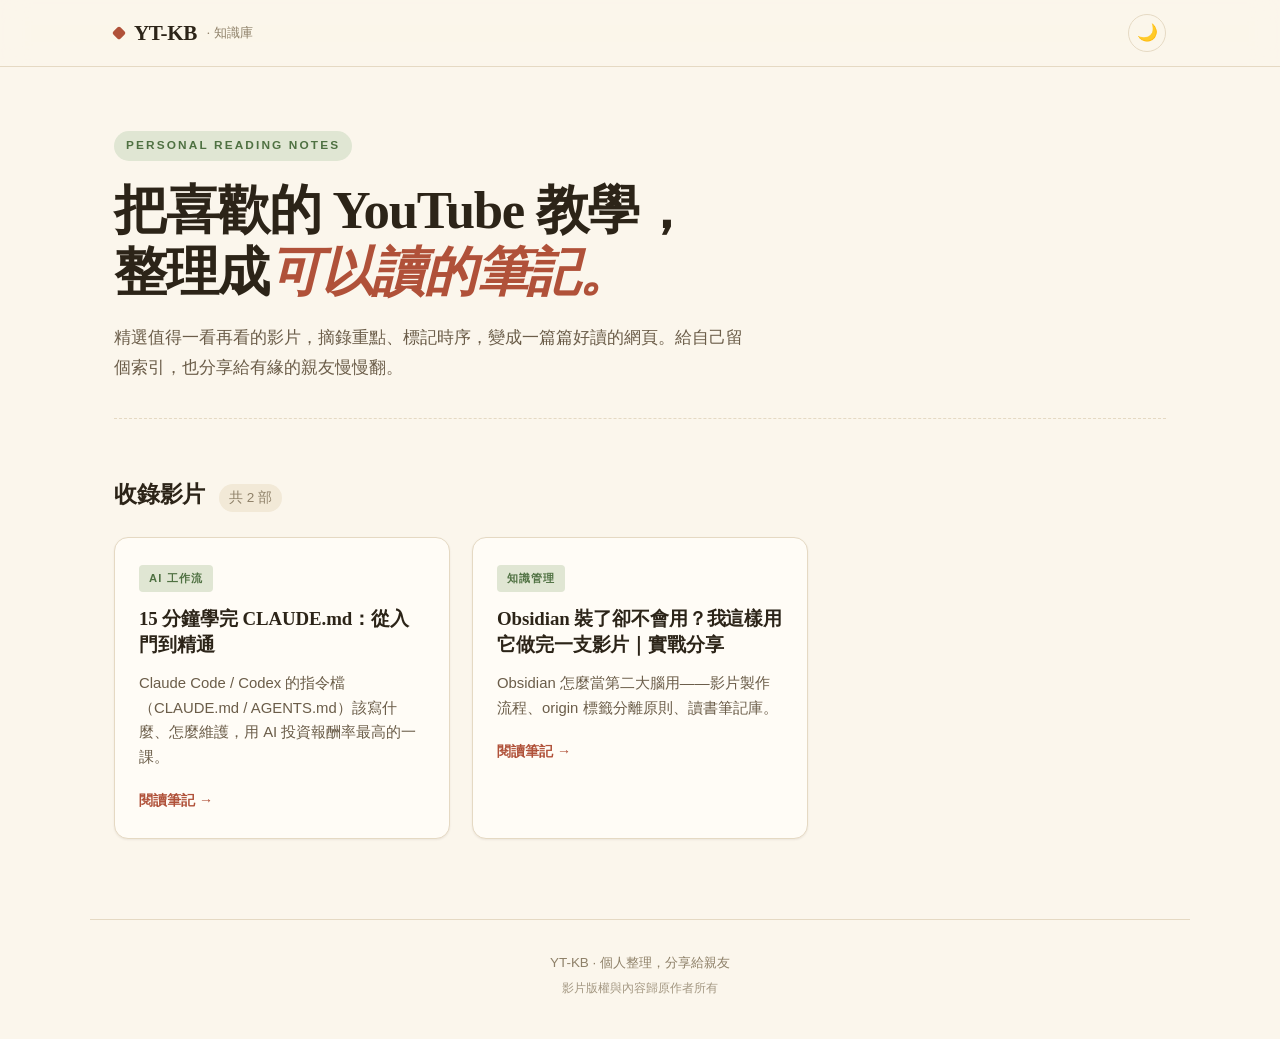
==== commit 08becad1: "feat: 共通 UI 組件（導航 + 深色模式 + back-to-top + 影片導航） - 三個頁面統一重做：頂部導航（YT-KB 回首頁 + 主題切換） - 完整深色模式（CSS 變數 + d" ====
--- a/index.html
+++ b/index.html
@@ -1,388 +1,449 @@
 <!DOCTYPE html>
-<html lang="zh-Hant">
+<html lang="zh-Hant" data-theme="light">
 <head>
-<meta charset="UTF-8">
-<meta name="viewport" content="width=device-width, initial-scale=1.0">
-<meta name="description" content="YT-KB：把喜歡的 YouTube 教學影片整理成好讀的網頁，給想認真看完一份精華的你。">
-<title>YT-KB · YouTube 知識庫</title>
-<style>
-  :root {
-    --bg: #F7F1E8;
-    --bg-card: #FFFEFB;
-    --primary: #B85C3E;
-    --primary-soft: #E8B7A2;
-    --primary-dark: #8E4530;
-    --accent: #3D5A4E;
-    --text: #2A2520;
-    --text-soft: #6B5D54;
-    --text-muted: #A6998B;
-    --border: #E5DACA;
-    --border-strong: #D4C5B0;
-    --shadow-sm: rgba(60, 40, 30, 0.06);
-    --shadow-md: rgba(60, 40, 30, 0.12);
-  }
-
-  * { box-sizing: border-box; margin: 0; padding: 0; }
-
-  html {
-    -webkit-font-smoothing: antialiased;
-    -moz-osx-font-smoothing: grayscale;
-    text-rendering: optimizeLegibility;
-  }
-
-  body {
-    font-family: -apple-system, BlinkMacSystemFont, "Segoe UI",
-                 "PingFang TC", "Microsoft JhengHei", "Noto Sans TC", sans-serif;
-    background: var(--bg);
-    background-image:
-      radial-gradient(circle at 15% 8%, rgba(232, 183, 162, 0.18), transparent 42%),
-      radial-gradient(circle at 88% 92%, rgba(61, 90, 78, 0.10), transparent 45%);
-    background-attachment: fixed;
-    color: var(--text);
-    line-height: 1.7;
-    min-height: 100vh;
-  }
-
-  .container {
-    max-width: 980px;
-    margin: 0 auto;
-    padding: 72px 28px 96px;
-  }
-
-  /* ============ Hero ============ */
-  .hero {
-    margin-bottom: 64px;
-    padding-bottom: 48px;
-    border-bottom: 1px solid var(--border);
-  }
-
-  .brand {
-    display: inline-flex;
-    align-items: center;
-    gap: 14px;
-    margin-bottom: 22px;
-  }
-
-  .brand-mark {
-    width: 52px;
-    height: 52px;
-    background: var(--primary);
-    border-radius: 16px;
-    display: inline-flex;
-    align-items: center;
-    justify-content: center;
-    color: #fff;
-    font-family: Georgia, "Times New Roman", serif;
-    font-size: 26px;
-    font-weight: 700;
-    transform: rotate(-4deg);
-    box-shadow: 0 6px 16px rgba(184, 92, 62, 0.32);
-    transition: transform .3s ease;
-  }
-  .brand:hover .brand-mark { transform: rotate(-2deg) scale(1.05); }
-
-  .brand-title {
-    font-family: Georgia, "Times New Roman", serif;
-    font-size: 52px;
-    font-weight: 700;
-    color: var(--primary);
-    letter-spacing: -1.5px;
-    line-height: 1;
-  }
-
-  .tagline {
-    font-size: 19px;
-    color: var(--text-soft);
-    max-width: 620px;
-    margin-bottom: 22px;
-    line-height: 1.85;
-  }
-
-  .stats {
-    display: inline-flex;
-    align-items: center;
-    gap: 10px;
-    font-size: 14px;
-    color: var(--accent);
-    background: rgba(61, 90, 78, 0.10);
-    padding: 8px 16px;
-    border-radius: 24px;
-    font-weight: 500;
-  }
-  .stats-dot {
-    width: 8px;
-    height: 8px;
-    background: var(--accent);
-    border-radius: 50%;
-    box-shadow: 0 0 0 3px rgba(61, 90, 78, 0.25);
-  }
-
-  /* ============ Section ============ */
-  .section-title {
-    font-size: 13px;
-    font-weight: 600;
-    color: var(--text-muted);
-    text-transform: uppercase;
-    letter-spacing: 2.5px;
-    margin-bottom: 24px;
-    display: flex;
-    align-items: center;
-    gap: 16px;
-  }
-  .section-title::after {
-    content: "";
-    flex: 1;
-    height: 1px;
-    background: linear-gradient(to right, var(--border), transparent);
-  }
-
-  /* ============ Grid ============ */
-  .grid {
-    display: grid;
-    grid-template-columns: repeat(auto-fill, minmax(360px, 1fr));
-    gap: 20px;
-  }
-
-  /* ============ Card ============ */
-  .card {
-    display: flex;
-    flex-direction: column;
-    background: var(--bg-card);
-    border: 1px solid var(--border);
-    border-radius: 18px;
-    padding: 28px;
-    text-decoration: none;
-    color: inherit;
-    position: relative;
-    transition:
-      transform .28s cubic-bezier(.2, .7, .2, 1),
-      box-shadow .28s ease,
-      border-color .28s ease,
-      background .28s ease;
-  }
-  .card::before {
-    content: "";
-    position: absolute;
-    top: 0; left: 0; right: 0;
-    height: 3px;
-    background: var(--primary);
-    transform: scaleX(0);
-    transform-origin: left;
-    transition: transform .35s cubic-bezier(.2, .7, .2, 1);
-    border-radius: 18px 18px 0 0;
-  }
-  .card:hover {
-    transform: translateY(-4px);
-    box-shadow: 0 18px 44px var(--shadow-md);
-    border-color: var(--primary-soft);
-    background: #fff;
-  }
-  .card:hover::before { transform: scaleX(1); }
-  .card:focus-visible {
-    outline: 3px solid var(--primary);
-    outline-offset: 3px;
-  }
-
-  .card-top {
-    display: flex;
-    justify-content: space-between;
-    align-items: center;
-    margin-bottom: 18px;
-    gap: 12px;
-  }
-
-  .card-badge {
-    font-size: 12px;
-    font-weight: 600;
-    color: var(--accent);
-    background: rgba(61, 90, 78, 0.12);
-    padding: 5px 12px;
-    border-radius: 6px;
-    letter-spacing: 0.3px;
-  }
-
-  .card-index {
-    font-family: Georgia, "Times New Roman", serif;
-    font-size: 13px;
-    font-style: italic;
-    color: var(--text-muted);
-    letter-spacing: 0.5px;
-  }
-
-  .card-title {
-    font-size: 21px;
-    font-weight: 700;
-    color: var(--text);
-    line-height: 1.45;
-    margin-bottom: 12px;
-    letter-spacing: -0.2px;
-  }
-
-  .card-desc {
-    font-size: 15px;
-    color: var(--text-soft);
-    line-height: 1.75;
-    flex: 1;
-    margin-bottom: 22px;
-  }
-
-  .card-cta {
-    display: inline-flex;
-    align-items: center;
-    gap: 10px;
-    font-size: 14px;
-    font-weight: 600;
-    color: var(--primary);
-    padding-top: 18px;
-    border-top: 1px dashed var(--border);
-  }
-  .card-cta-arrow {
-    display: inline-block;
-    transition: transform .28s cubic-bezier(.2, .7, .2, 1);
-  }
-  .card:hover .card-cta-arrow { transform: translateX(6px); }
-
-  /* ============ Footer ============ */
-  .footer {
-    margin-top: 80px;
-    padding-top: 32px;
-    border-top: 1px solid var(--border);
-    text-align: center;
-    font-size: 13px;
-    color: var(--text-muted);
-    letter-spacing: 0.3px;
-  }
-  .footer-line {
-    display: inline-flex;
-    align-items: center;
-    gap: 12px;
-  }
-  .footer-dot {
-    width: 4px;
-    height: 4px;
-    background: var(--text-muted);
-    border-radius: 50%;
-    opacity: 0.6;
-  }
-
-  /* ============ Mobile ============ */
-  @media (max-width: 640px) {
-    .container {
-      padding: 48px 20px 64px;
-    }
+  <meta charset="UTF-8">
+  <meta name="viewport" content="width=device-width, initial-scale=1.0">
+  <title>YT-KB · YouTube 知識庫</title>
+  <script>
+    // Anti-FOUC: 讀主題最優先，避免閃白
+    (function() {
+      try {
+        var stored = localStorage.getItem('ytkb-theme');
+        var prefersDark = window.matchMedia && window.matchMedia('(prefers-color-scheme: dark)').matches;
+        var theme = stored || (prefersDark ? 'dark' : 'light');
+        document.documentElement.setAttribute('data-theme', theme);
+      } catch (e) {
+        document.documentElement.setAttribute('data-theme', 'light');
+      }
+    })();
+  </script>
+  <style>
+    :root {
+      --bg:           #FBF6EC;
+      --bg-elevated:  #FFFCF6;
+      --surface:      #F2E9D7;
+      --border:       #E5D9C3;
+
+      --text:         #2C2418;
+      --text-soft:    #6B5D49;
+      --text-muted:   #8E8068;
+
+      --primary:      #B05139;
+      --primary-soft: #C97865;
+      --primary-bg:   #F4E3DA;
+
+      --accent:       #4F7142;
+      --accent-soft:  #6B8C5C;
+      --accent-bg:    #E0E6D3;
+
+      --shadow:        rgba(64, 41, 22, 0.08);
+      --shadow-strong: rgba(64, 41, 22, 0.16);
+
+      --nav-bg-rgb: 251, 246, 236;
+    }
+
+    [data-theme="dark"] {
+      --bg:           #1B1813;
+      --bg-elevated:  #251F19;
+      --surface:      #2F2820;
+      --border:       #423A2F;
+
+      --text:         #ECE2D0;
+      --text-soft:    #B8A88F;
+      --text-muted:   #8C7E68;
+
+      --primary:      #D78264;
+      --primary-soft: #E29678;
+      --primary-bg:   #3A261E;
+
+      --accent:       #87A372;
+      --accent-soft:  #A3B98C;
+      --accent-bg:    #2C3823;
+
+      --shadow:        rgba(0, 0, 0, 0.30);
+      --shadow-strong: rgba(0, 0, 0, 0.50);
+
+      --nav-bg-rgb: 27, 24, 19;
+    }
+
+    * { box-sizing: border-box; margin: 0; padding: 0; }
+
+    html { scroll-behavior: smooth; -webkit-text-size-adjust: 100%; }
+
+    body {
+      font-family: -apple-system, BlinkMacSystemFont, "Segoe UI",
+                   "PingFang TC", "Noto Sans TC", "Microsoft JhengHei", sans-serif;
+      background: var(--bg);
+      color: var(--text);
+      line-height: 1.65;
+      min-height: 100vh;
+      transition: background-color .3s ease, color .3s ease;
+      -webkit-font-smoothing: antialiased;
+      -moz-osx-font-smoothing: grayscale;
+    }
+
+    ::selection { background: var(--primary); color: #fff; }
+
+    /* ─────── Nav ─────── */
+    .nav {
+      position: sticky; top: 0; z-index: 100;
+      background: rgba(var(--nav-bg-rgb), 0.82);
+      backdrop-filter: saturate(180%) blur(14px);
+      -webkit-backdrop-filter: saturate(180%) blur(14px);
+      border-bottom: 1px solid var(--border);
+    }
+    .nav-inner {
+      max-width: 1100px; margin: 0 auto;
+      padding: 14px 24px;
+      display: flex; justify-content: space-between; align-items: center;
+    }
+    .nav-brand {
+      font-family: Georgia, "Times New Roman", "PingFang TC", serif;
+      font-size: 1.32rem; font-weight: 700;
+      letter-spacing: -0.02em;
+      color: var(--text); text-decoration: none;
+      display: inline-flex; align-items: center; gap: 10px;
+    }
+    .nav-brand .dot {
+      width: 10px; height: 10px; border-radius: 2px;
+      background: var(--primary);
+      display: inline-block;
+      transform: rotate(45deg);
+    }
+    .nav-brand .sub {
+      color: var(--text-muted); font-weight: 400;
+      font-size: 0.82rem; font-family: inherit;
+      letter-spacing: 0.02em;
+    }
+
+    .theme-toggle {
+      background: transparent;
+      border: 1px solid var(--border);
+      color: var(--text-soft);
+      width: 38px; height: 38px;
+      border-radius: 999px;
+      cursor: pointer;
+      font-size: 1.05rem; line-height: 1;
+      display: inline-flex; align-items: center; justify-content: center;
+      transition: all .2s ease;
+    }
+    .theme-toggle:hover {
+      background: var(--surface);
+      color: var(--text);
+      transform: rotate(20deg);
+    }
+    .theme-toggle:focus-visible {
+      outline: 2px solid var(--accent);
+      outline-offset: 3px;
+    }
+
+    /* ─────── Main ─────── */
+    main {
+      max-width: 1100px; margin: 0 auto;
+      padding: 64px 24px 80px;
+    }
+
+    /* ─────── Hero ─────── */
     .hero {
-      margin-bottom: 44px;
-      padding-bottom: 32px;
-    }
-    .brand-title {
-      font-size: 38px;
-      letter-spacing: -0.8px;
-    }
-    .brand-mark {
-      width: 42px;
-      height: 42px;
-      font-size: 22px;
-    }
-    .tagline {
-      font-size: 17px;
-    }
-    .grid {
-      grid-template-columns: 1fr;
-      gap: 16px;
+      margin-bottom: 56px;
+      padding-bottom: 36px;
+      border-bottom: 1px dashed var(--border);
+    }
+    .hero-eyebrow {
+      display: inline-block;
+      font-size: 0.74rem;
+      letter-spacing: 0.18em;
+      text-transform: uppercase;
+      color: var(--accent);
+      font-weight: 700;
+      margin-bottom: 18px;
+      padding: 5px 12px;
+      background: var(--accent-bg);
+      border-radius: 999px;
+    }
+    .hero h1 {
+      font-family: Georgia, "Times New Roman", "PingFang TC", serif;
+      font-size: clamp(2rem, 5.2vw, 3.3rem);
+      font-weight: 700;
+      letter-spacing: -0.025em;
+      line-height: 1.18;
+      margin-bottom: 20px;
+      color: var(--text);
+    }
+    .hero h1 .accent {
+      color: var(--primary);
+      font-style: italic;
+      font-weight: 700;
+    }
+    .hero p {
+      font-size: 1.05rem;
+      color: var(--text-soft);
+      max-width: 640px;
+      line-height: 1.75;
+    }
+
+    /* ─────── Section ─────── */
+    .section-head {
+      display: flex; align-items: baseline; gap: 14px;
+      margin-bottom: 24px;
+    }
+    .section-head h2 {
+      font-family: Georgia, "Times New Roman", "PingFang TC", serif;
+      font-size: 1.45rem; font-weight: 700;
+      color: var(--text);
+      letter-spacing: -0.01em;
+    }
+    .section-head .count {
+      font-size: 0.85rem;
+      color: var(--text-muted);
+      font-variant-numeric: tabular-nums;
+      padding: 3px 10px;
+      background: var(--surface);
+      border-radius: 999px;
+    }
+
+    /* ─────── Cards ─────── */
+    .cards {
+      display: grid;
+      grid-template-columns: repeat(auto-fill, minmax(320px, 1fr));
+      gap: 22px;
     }
     .card {
-      padding: 24px;
-    }
-    .card-title {
-      font-size: 19px;
-    }
-    .card-desc {
-      font-size: 14.5px;
-    }
-  }
-
-  @media (prefers-reduced-motion: reduce) {
-    * { transition: none !important; }
-    .card:hover, .brand-mark { transform: none !important; }
-  }
-</style>
+      display: block;
+      background: var(--bg-elevated);
+      border: 1px solid var(--border);
+      border-radius: 14px;
+      padding: 26px 24px 24px;
+      text-decoration: none;
+      color: var(--text);
+      position: relative;
+      overflow: hidden;
+      box-shadow: 0 1px 2px var(--shadow);
+      transition: transform .25s cubic-bezier(.2,.8,.2,1),
+                  box-shadow .25s cubic-bezier(.2,.8,.2,1),
+                  border-color .25s ease,
+                  background-color .3s ease;
+    }
+    .card::before {
+      content: "";
+      position: absolute;
+      top: 0; left: 0;
+      width: 4px; height: 100%;
+      background: linear-gradient(180deg, var(--primary) 0%, var(--accent) 100%);
+      opacity: 0;
+      transition: opacity .25s ease;
+    }
+    .card:hover {
+      transform: translateY(-3px);
+      box-shadow: 0 10px 28px var(--shadow-strong);
+      border-color: var(--primary-soft);
+    }
+    .card:hover::before { opacity: 1; }
+    .card:focus-visible {
+      outline: 2px solid var(--accent);
+      outline-offset: 2px;
+    }
+
+    .card-tag {
+      display: inline-block;
+      font-size: 0.7rem;
+      letter-spacing: 0.1em;
+      font-weight: 700;
+      color: var(--accent);
+      text-transform: uppercase;
+      margin-bottom: 14px;
+      padding: 4px 10px;
+      background: var(--accent-bg);
+      border-radius: 4px;
+    }
+    .card h3 {
+      font-family: Georgia, "Times New Roman", "PingFang TC", serif;
+      font-size: 1.18rem; font-weight: 700;
+      line-height: 1.42;
+      margin-bottom: 12px;
+      color: var(--text);
+      letter-spacing: -0.005em;
+    }
+    .card p {
+      font-size: 0.93rem;
+      color: var(--text-soft);
+      line-height: 1.65;
+      margin-bottom: 18px;
+    }
+    .card-arrow {
+      display: inline-flex; align-items: center; gap: 6px;
+      font-size: 0.88rem;
+      color: var(--primary);
+      font-weight: 600;
+      transition: gap .2s ease, color .2s ease;
+    }
+    .card:hover .card-arrow { gap: 10px; }
+
+    /* ─────── Footer ─────── */
+    footer {
+      max-width: 1100px; margin: 0 auto;
+      padding: 32px 24px 40px;
+      border-top: 1px solid var(--border);
+      text-align: center;
+      font-size: 0.84rem;
+      color: var(--text-muted);
+    }
+    footer p + p { margin-top: 4px; opacity: 0.8; font-size: 0.78rem; }
+
+    /* ─────── Back to top ─────── */
+    .back-to-top {
+      position: fixed;
+      right: 28px; bottom: 28px;
+      width: 44px; height: 44px;
+      border-radius: 50%;
+      background: var(--primary);
+      color: #fff;
+      border: none;
+      cursor: pointer;
+      box-shadow: 0 8px 22px var(--shadow-strong);
+      opacity: 0;
+      transform: translateY(16px);
+      pointer-events: none;
+      transition: all .3s ease;
+      z-index: 90;
+      font-size: 1.15rem; line-height: 1;
+      display: inline-flex; align-items: center; justify-content: center;
+    }
+    .back-to-top.visible {
+      opacity: 1;
+      transform: translateY(0);
+      pointer-events: auto;
+    }
+    .back-to-top:hover {
+      background: var(--primary-soft);
+      transform: translateY(-2px);
+    }
+    .back-to-top:focus-visible {
+      outline: 2px solid var(--accent);
+      outline-offset: 3px;
+    }
+
+    /* ─────── Mobile ─────── */
+    @media (max-width: 600px) {
+      .nav-inner { padding: 12px 18px; }
+      main { padding: 40px 18px 64px; }
+      .hero { margin-bottom: 40px; padding-bottom: 28px; }
+      .hero p { font-size: 0.98rem; }
+      .cards { grid-template-columns: 1fr; gap: 16px; }
+      .card { padding: 22px 20px 20px; }
+      .back-to-top { right: 18px; bottom: 18px; width: 40px; height: 40px; }
+    }
+
+    @media (prefers-reduced-motion: reduce) {
+      *, *::before, *::after {
+        transition-duration: 0.01ms !important;
+        animation-duration: 0.01ms !important;
+      }
+      html { scroll-behavior: auto; }
+    }
+  </style>
 </head>
 <body>
-  <div class="container">
-
-    <header class="hero">
-      <a href="./" class="brand" aria-label="YT-KB 首頁">
-        <span class="brand-mark" aria-hidden="true">Y</span>
-        <span class="brand-title">YT-KB</span>
+  <nav class="nav">
+    <div class="nav-inner">
+      <a class="nav-brand" href="./" aria-label="YT-KB 首頁">
+        <span class="dot" aria-hidden="true"></span>
+        YT-KB<span class="sub">· 知識庫</span>
       </a>
-      <p class="tagline">把喜歡的 YouTube 教學影片整理成好讀的網頁，給想認真看完一份精華的你。</p>
-      <div class="stats" role="status" aria-live="polite">
-        <span class="stats-dot" aria-hidden="true"></span>
-        <span>目前收錄 <strong>2</strong> 部影片</span>
-      </div>
-    </header>
-
-    <main>
-      <h2 class="section-title">影片目錄</h2>
-      <div class="grid">
-
-        <!-- ===== 卡片 1 ===== -->
-        <a class="card" href="videos/claude-md.html" aria-label="閱讀：15 分鐘學完 CLAUDE.md：從入門到精通">
-          <div class="card-top">
-            <span class="card-badge">AI · 開發工具</span>
-            <span class="card-index">No. 01</span>
-          </div>
-          <h3 class="card-title">15 分鐘學完 CLAUDE.md：從入門到精通</h3>
-          <p class="card-desc">Claude Code / Codex 的指令檔（CLAUDE.md / AGENTS.md）該寫什麼、怎麼維護，用 AI 投資報酬率最高的一課。</p>
-          <div class="card-cta">
-            <span>閱讀整理筆記</span>
-            <span class="card-cta-arrow" aria-hidden="true">→</span>
-          </div>
-        </a>
-
-        <!-- ===== 卡片 2 ===== -->
-        <a class="card" href="videos/LCIPEQb1V0Q.html" aria-label="閱讀：Obsidian裝了卻不會用？我這樣用它做完一支影片｜實戰分享">
-          <div class="card-top">
-            <span class="card-badge">生產力 · 筆記工具</span>
-            <span class="card-index">No. 02</span>
-          </div>
-          <h3 class="card-title">Obsidian裝了卻不會用？我這樣用它做完一支影片｜實戰分享</h3>
-          <p class="card-desc">Obsidian 怎麼當第二大腦用——影片製作流程、origin 標籤分離原則、讀書筆記庫，一整套實戰方法。</p>
-          <div class="card-cta">
-            <span>閱讀整理筆記</span>
-            <span class="card-cta-arrow" aria-hidden="true">→</span>
-          </div>
-        </a>
-
-        <!--
-          ===== 新增卡片：複製下方這段，整個貼到 .grid 裡面，並修改內容即可 =====
-        <a class="card" href="videos/你的檔名.html" aria-label="閱讀：你的標題">
-          <div class="card-top">
-            <span class="card-badge">分類標籤</span>
-            <span class="card-index">No. 03</span>
-          </div>
-          <h3 class="card-title">你的影片標題</h3>
-          <p class="card-desc">一句話簡介，告訴親友這部影片在講什麼、他為什麼要看這份整理。</p>
-          <div class="card-cta">
-            <span>閱讀整理筆記</span>
-            <span class="card-cta-arrow" aria-hidden="true">→</span>
-          </div>
-        </a>
-        -->
-
-      </div>
-    </main>
-
-    <footer class="footer">
-      <span class="footer-line">
-        YT-KB
-        <span class="footer-dot" aria-hidden="true"></span>
-        個人知識庫
-        <span class="footer-dot" aria-hidden="true"></span>
-        持續更新中
-      </span>
-    </footer>
-
-  </div>
+      <button class="theme-toggle" id="themeToggle" type="button" aria-label="切換深淺主題">
+        <span id="themeIcon">🌙</span>
+      </button>
+    </div>
+  </nav>
+
+  <main>
+    <section class="hero">
+      <span class="hero-eyebrow">Personal Reading Notes</span>
+      <h1>把喜歡的 YouTube 教學，<br>整理成<span class="accent">可以讀的筆記。</span></h1>
+      <p>精選值得一看再看的影片，摘錄重點、標記時序，變成一篇篇好讀的網頁。給自己留個索引，也分享給有緣的親友慢慢翻。</p>
+    </section>
+
+    <div class="section-head">
+      <h2>收錄影片</h2>
+      <span class="count" id="cardCount">共 2 部</span>
+    </div>
+
+    <div class="cards" id="cards">
+      <!--
+        👇 加入新影片請複製下面這段 <a class="card">…</a>，改標題、簡介、連結、tag 即可
+      -->
+      <a class="card" href="videos/claude-md.html">
+        <span class="card-tag">AI 工作流</span>
+        <h3>15 分鐘學完 CLAUDE.md：從入門到精通</h3>
+        <p>Claude Code / Codex 的指令檔（CLAUDE.md / AGENTS.md）該寫什麼、怎麼維護，用 AI 投資報酬率最高的一課。</p>
+        <span class="card-arrow">閱讀筆記 →</span>
+      </a>
+
+      <a class="card" href="videos/LCIPEQb1V0Q.html">
+        <span class="card-tag">知識管理</span>
+        <h3>Obsidian 裝了卻不會用？我這樣用它做完一支影片｜實戰分享</h3>
+        <p>Obsidian 怎麼當第二大腦用——影片製作流程、origin 標籤分離原則、讀書筆記庫。</p>
+        <span class="card-arrow">閱讀筆記 →</span>
+      </a>
+    </div>
+  </main>
+
+  <footer>
+    <p>YT-KB · 個人整理，分享給親友</p>
+    <p>影片版權與內容歸原作者所有</p>
+  </footer>
+
+  <button class="back-to-top" id="backToTop" type="button" aria-label="回到頂部">
+    ↑
+  </button>
+
+  <script>
+    /* ──── 主題切換 ──── */
+    (function () {
+      var btn   = document.getElementById('themeToggle');
+      var icon  = document.getElementById('themeIcon');
+      var root  = document.documentElement;
+
+      function paint() {
+        var t = root.getAttribute('data-theme');
+        icon.textContent = t === 'dark' ? '☀️' : '🌙';
+        btn.setAttribute('aria-label',
+          t === 'dark' ? '切換到淺色主題' : '切換到深色主題');
+      }
+      paint();
+
+      btn.addEventListener('click', function () {
+        var next = root.getAttribute('data-theme') === 'dark' ? 'light' : 'dark';
+        root.setAttribute('data-theme', next);
+        try { localStorage.setItem('ytkb-theme', next); } catch (e) {}
+        paint();
+      });
+    })();
+
+    /* ──── 自動計算卡片數量 ──── */
+    (function () {
+      var count = document.querySelectorAll('#cards .card').length;
+      var el    = document.getElementById('cardCount');
+      if (el) el.textContent = '共 ' + count + ' 部';
+    })();
+
+    /* ──── Back to top ──── */
+    (function () {
+      var btn = document.getElementById('backToTop');
+      var visible = false;
+      function onScroll() {
+        var shouldShow = window.scrollY > 400;
+        if (shouldShow !== visible) {
+          visible = shouldShow;
+          btn.classList.toggle('visible', visible);
+        }
+      }
+      window.addEventListener('scroll', onScroll, { passive: true });
+      btn.addEventListener('click', function () {
+        window.scrollTo({ top: 0, behavior: 'smooth' });
+      });
+      onScroll();
+    })();
+  </script>
 </body>
 </html>
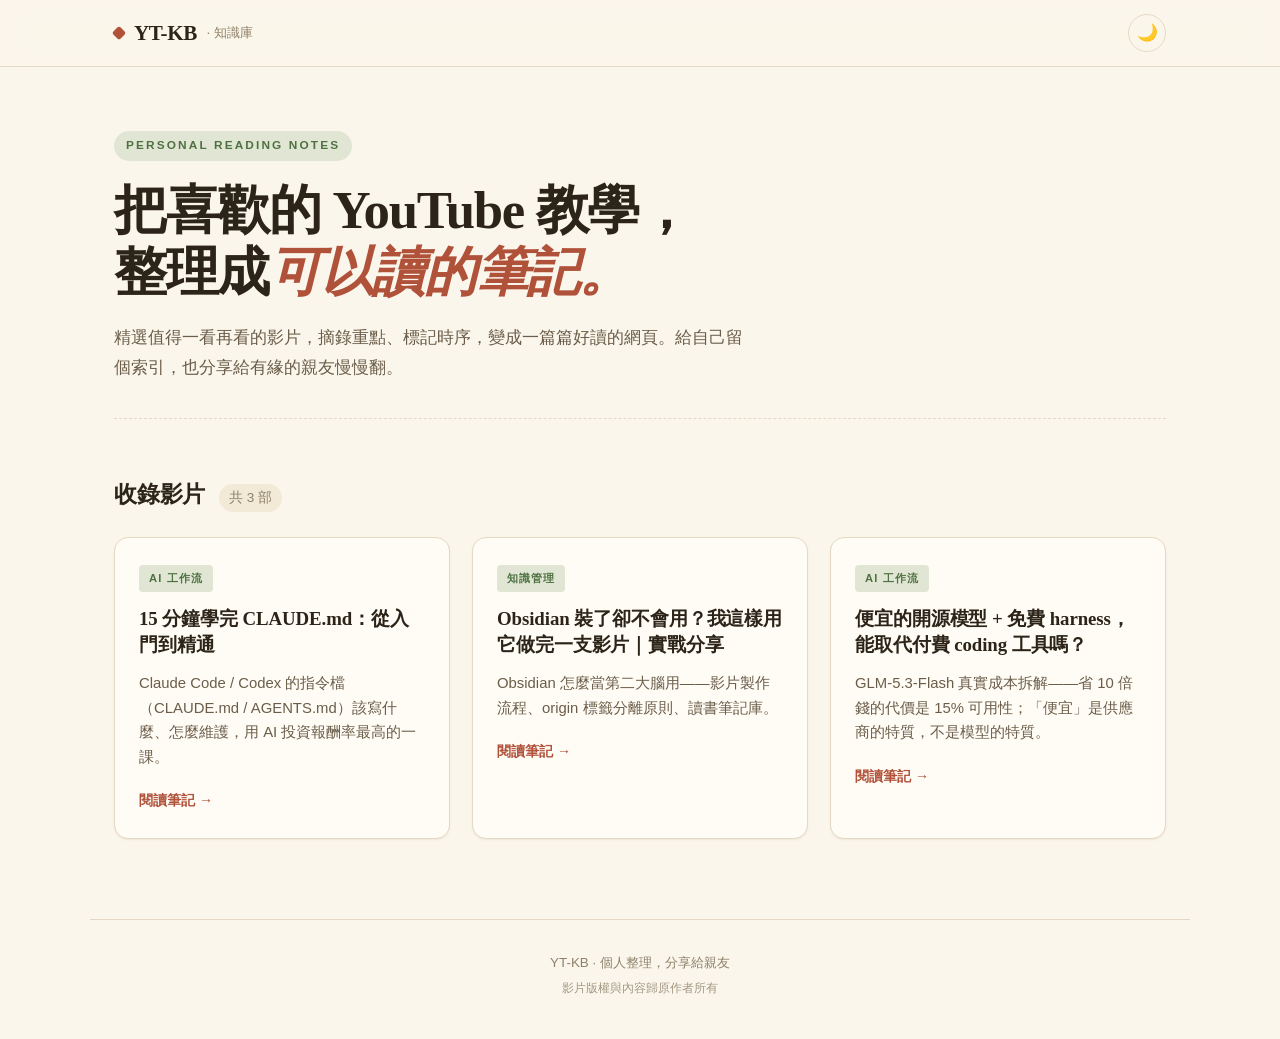
==== commit 3ae4b072: "修復：恢復 PR#1 的 SEO/README 改動（被前一個 merge 覆蓋），合併筆記#3 完整版" ====
--- a/index.html
+++ b/index.html
@@ -4,6 +4,13 @@
   <meta charset="UTF-8">
   <meta name="viewport" content="width=device-width, initial-scale=1.0">
   <title>YT-KB · YouTube 知識庫</title>
+  <meta name="description" content="把值得一看再看的 YouTube 教學，整理成好讀的網頁筆記：摘錄重點、標記時序，個人知識庫，分享給親友。">
+  <meta property="og:title" content="YT-KB · YouTube 知識庫">
+  <meta property="og:description" content="把值得一看再看的 YouTube 教學，整理成好讀的網頁筆記。">
+  <meta property="og:type" content="website">
+  <meta property="og:url" content="https://neoreload2025.github.io/yt-kb-pages/">
+  <meta property="og:locale" content="zh_TW">
+  <meta name="twitter:card" content="summary">
   <script>
     // Anti-FOUC: 讀主題最優先，避免閃白
     (function() {
@@ -17,6 +24,7 @@
       }
     })();
   </script>
+
   <style>
     :root {
       --bg:           #FBF6EC;
@@ -383,6 +391,13 @@
         <span class="card-tag">知識管理</span>
         <h3>Obsidian 裝了卻不會用？我這樣用它做完一支影片｜實戰分享</h3>
         <p>Obsidian 怎麼當第二大腦用——影片製作流程、origin 標籤分離原則、讀書筆記庫。</p>
+        <span class="card-arrow">閱讀筆記 →</span>
+      </a>
+
+      <a class="card" href="videos/glm-flash-vs-paid.html">
+        <span class="card-tag">AI 工作流</span>
+        <h3>便宜的開源模型 + 免費 harness，能取代付費 coding 工具嗎？</h3>
+        <p>GLM-5.3-Flash 真實成本拆解——省 10 倍錢的代價是 15% 可用性；「便宜」是供應商的特質，不是模型的特質。</p>
         <span class="card-arrow">閱讀筆記 →</span>
       </a>
     </div>
